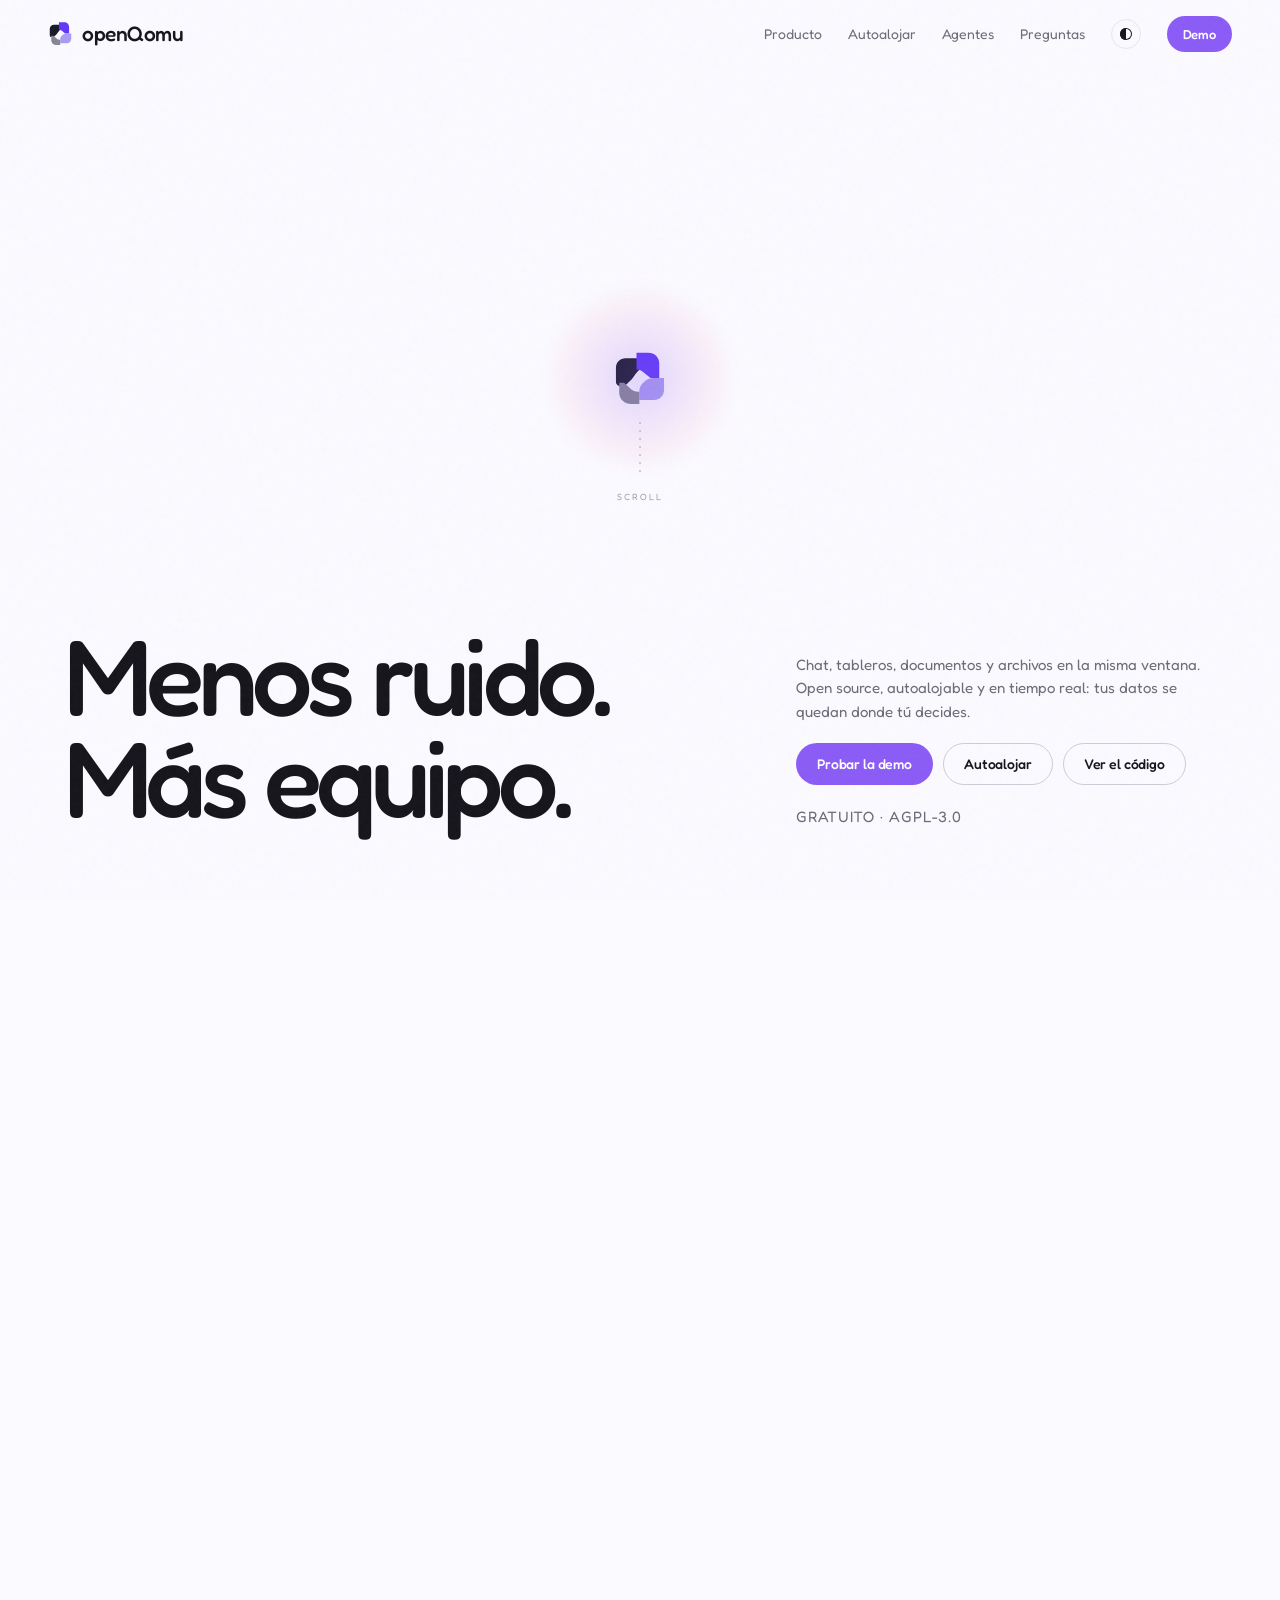
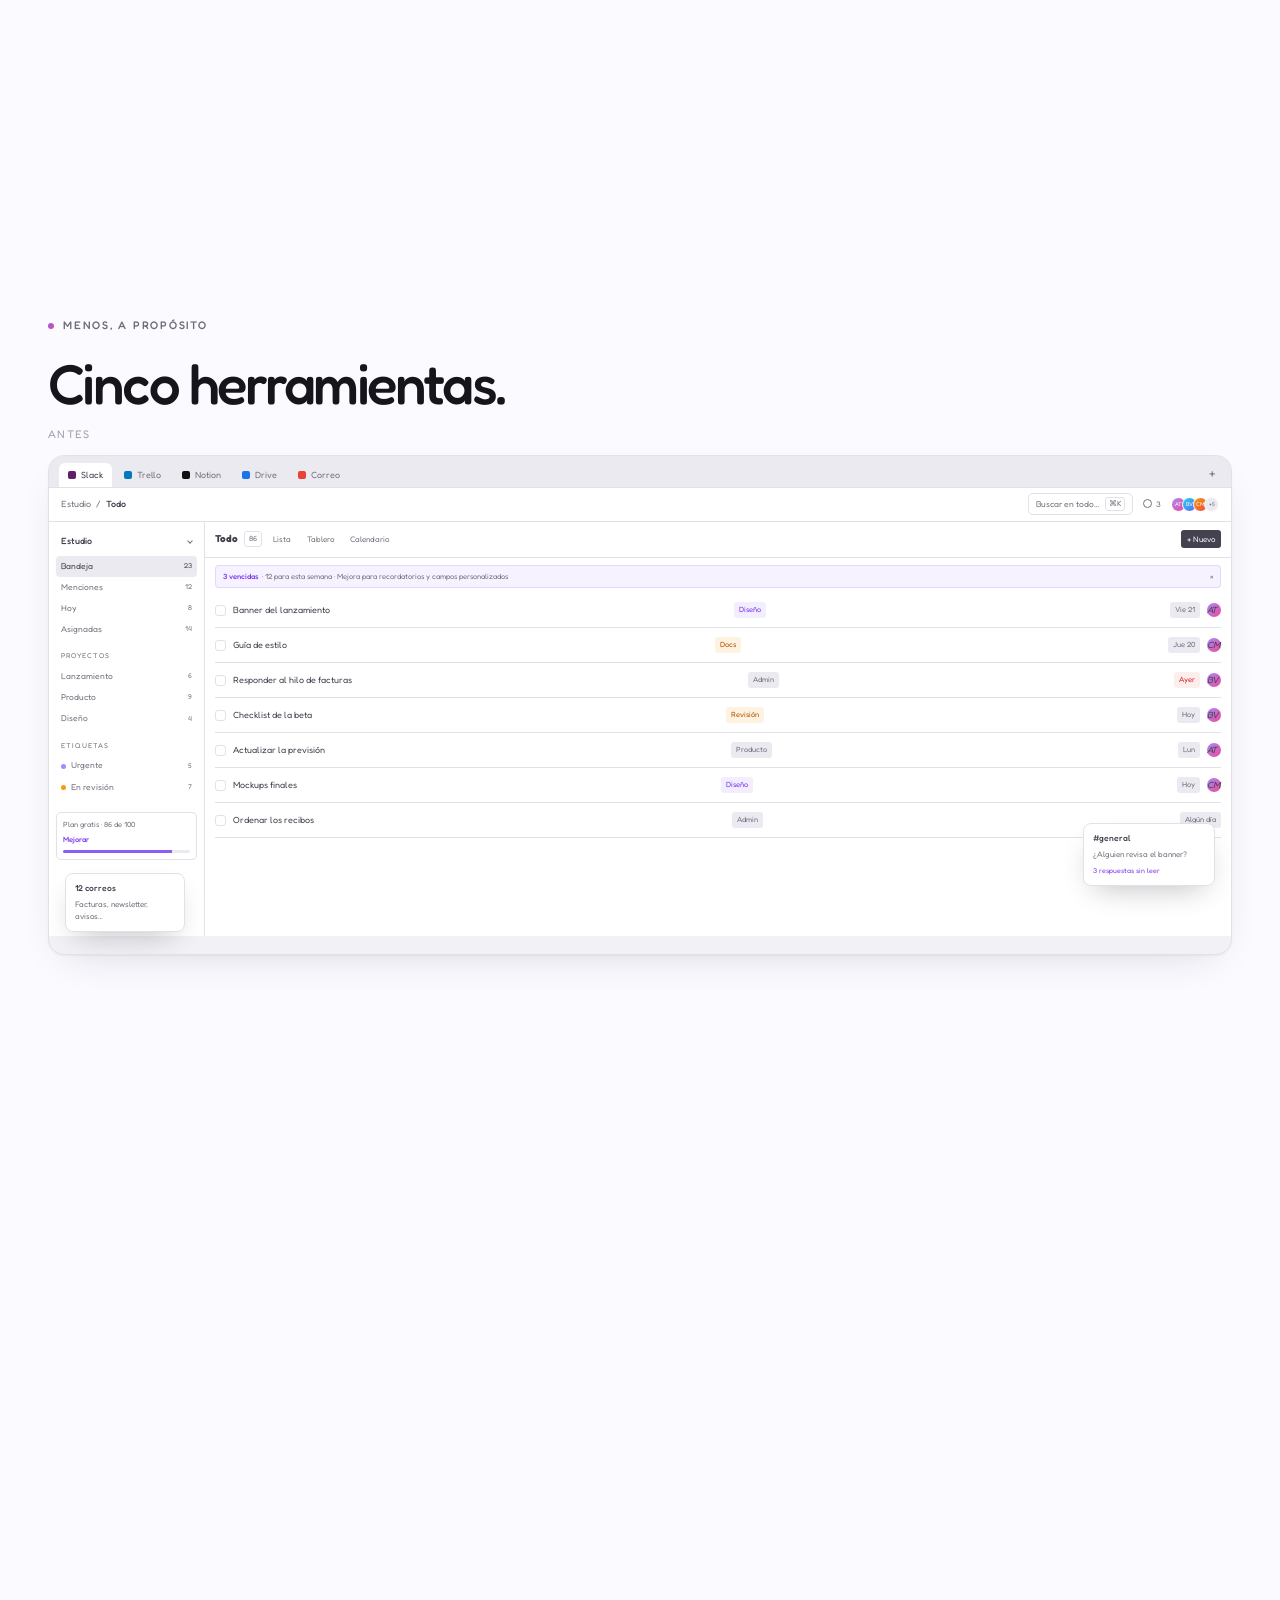
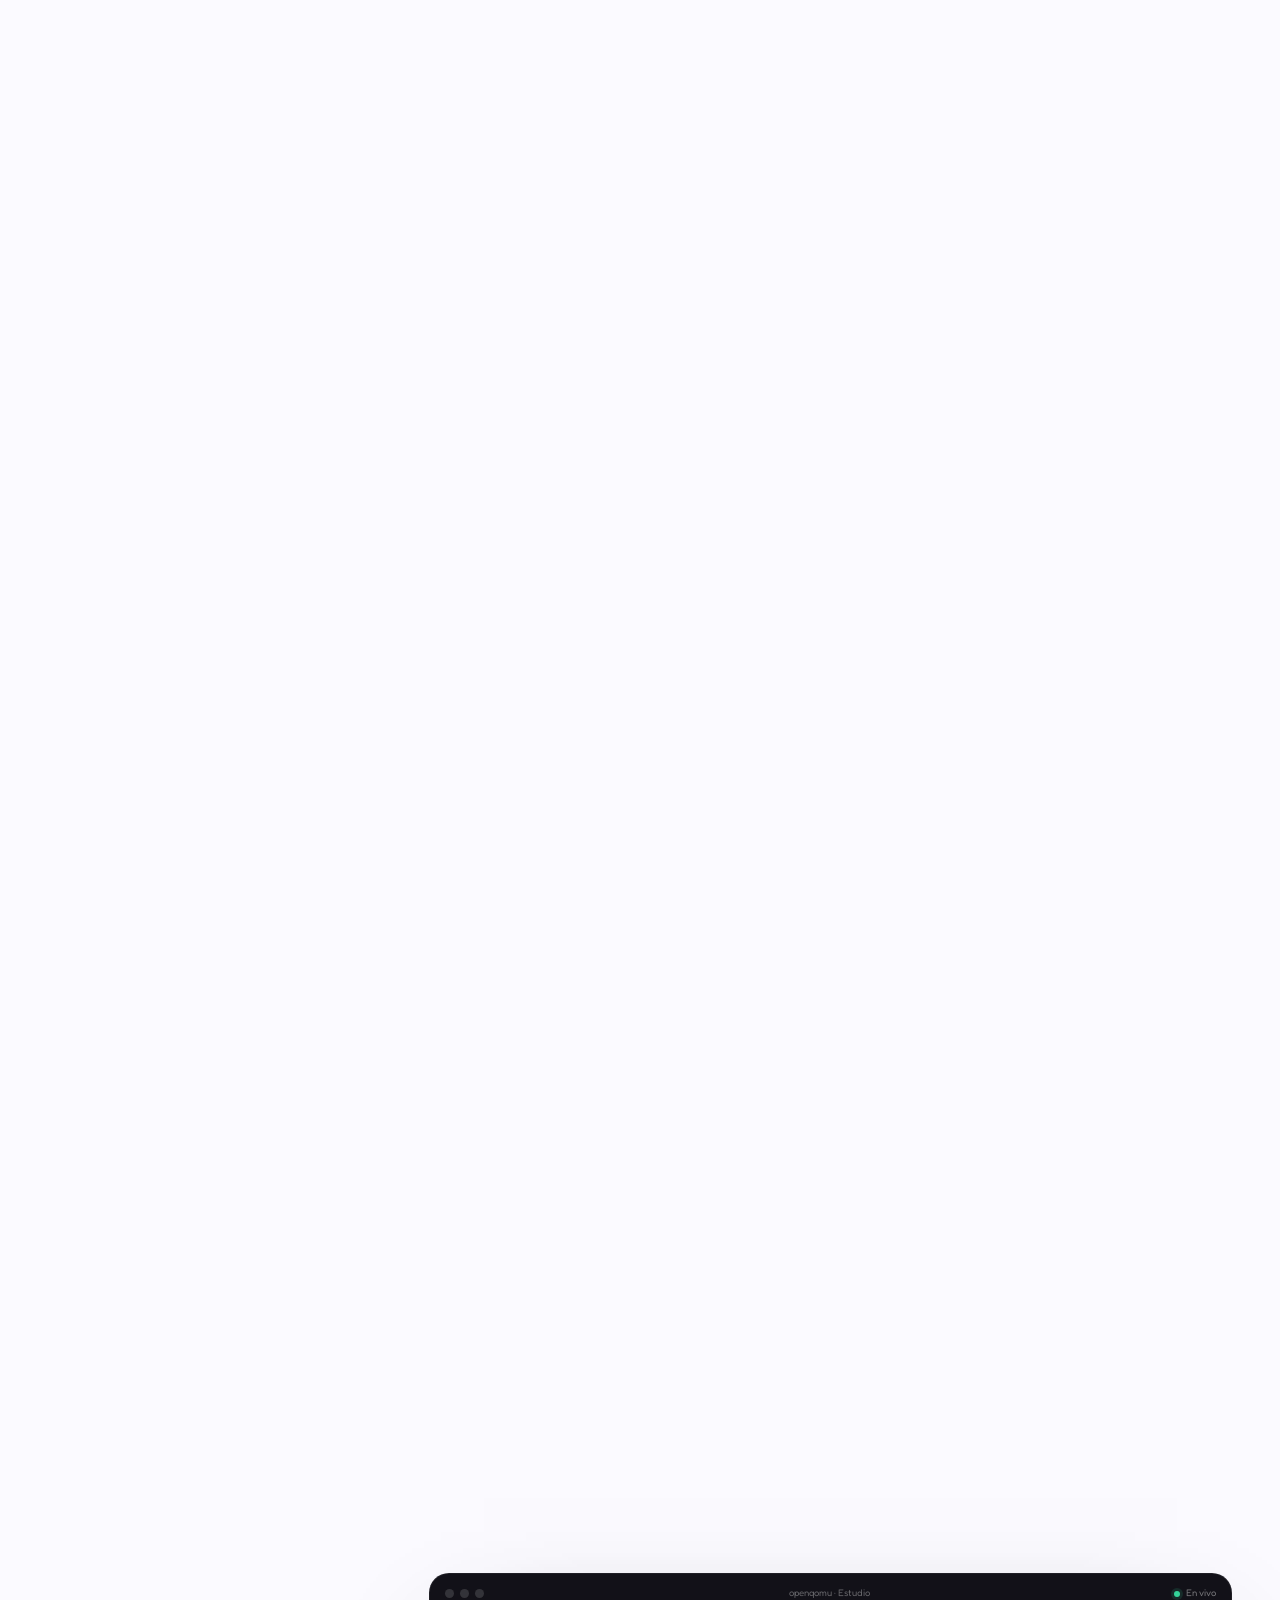
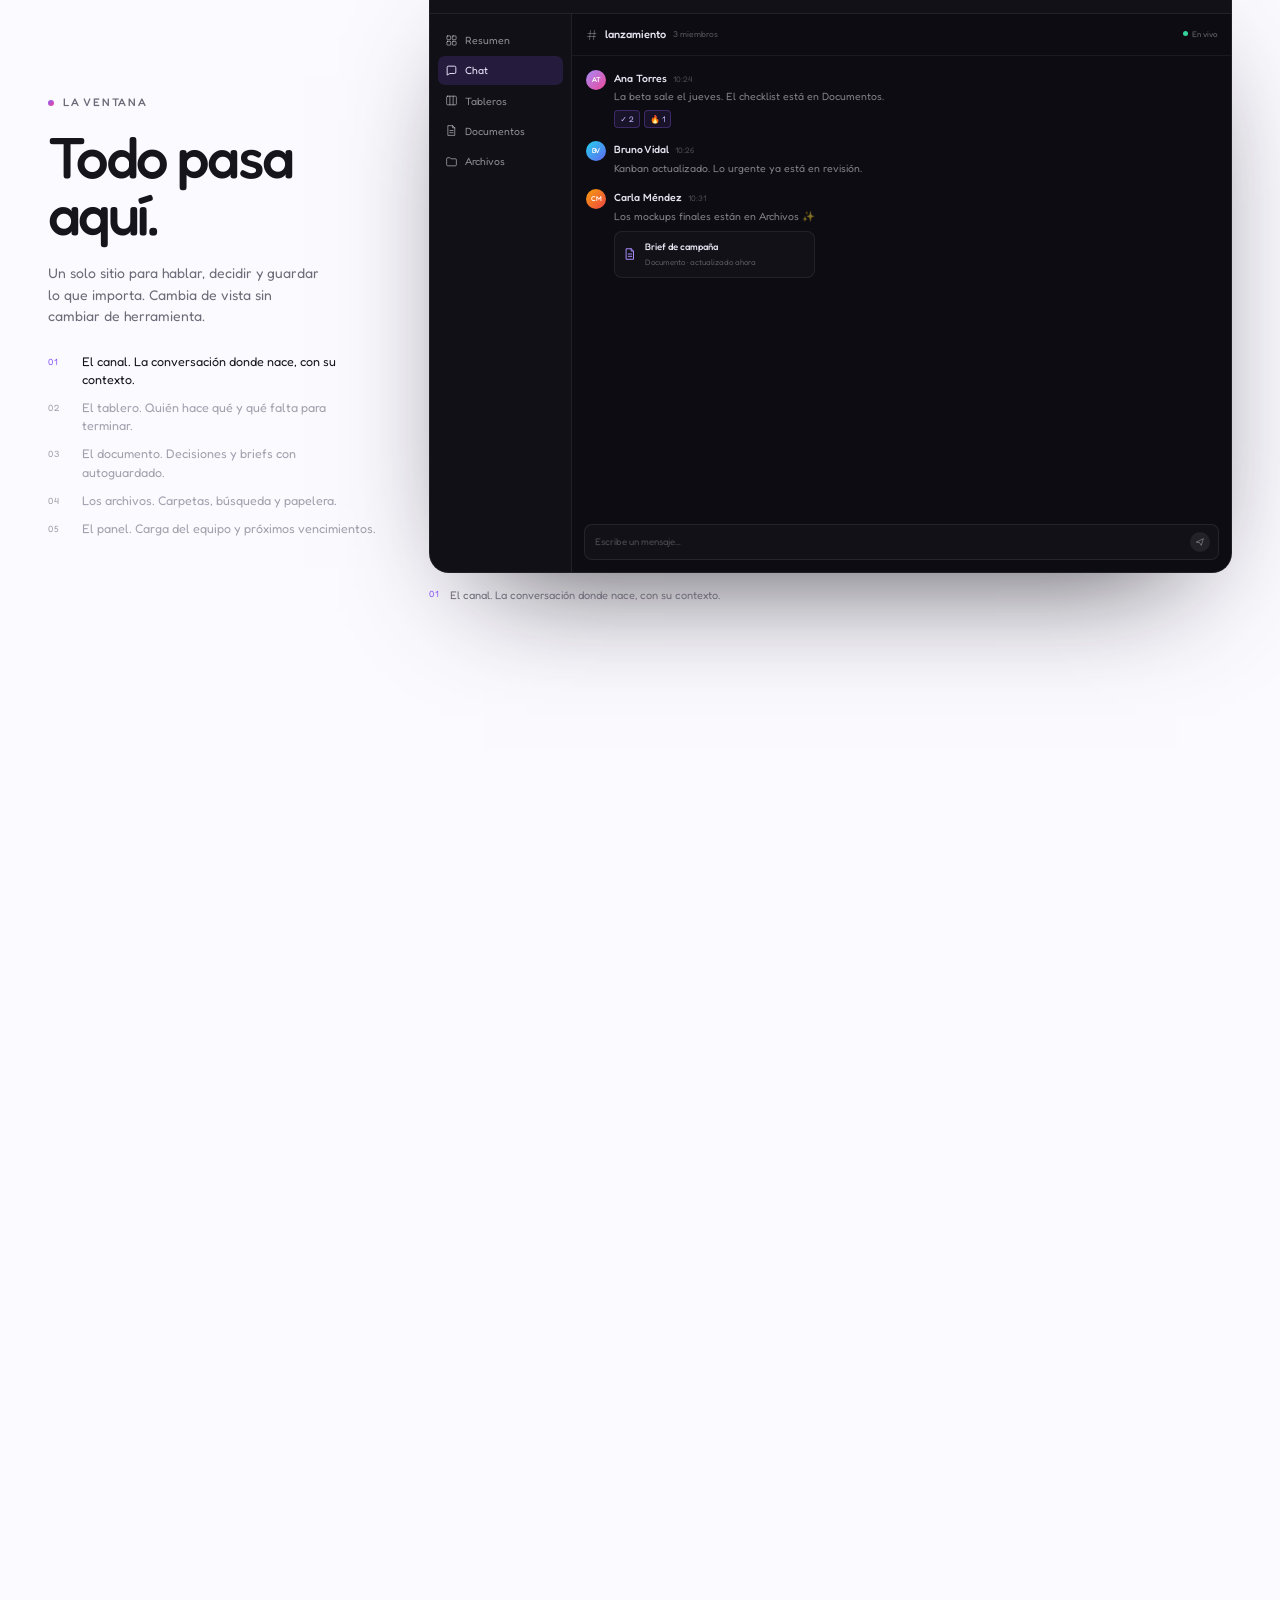
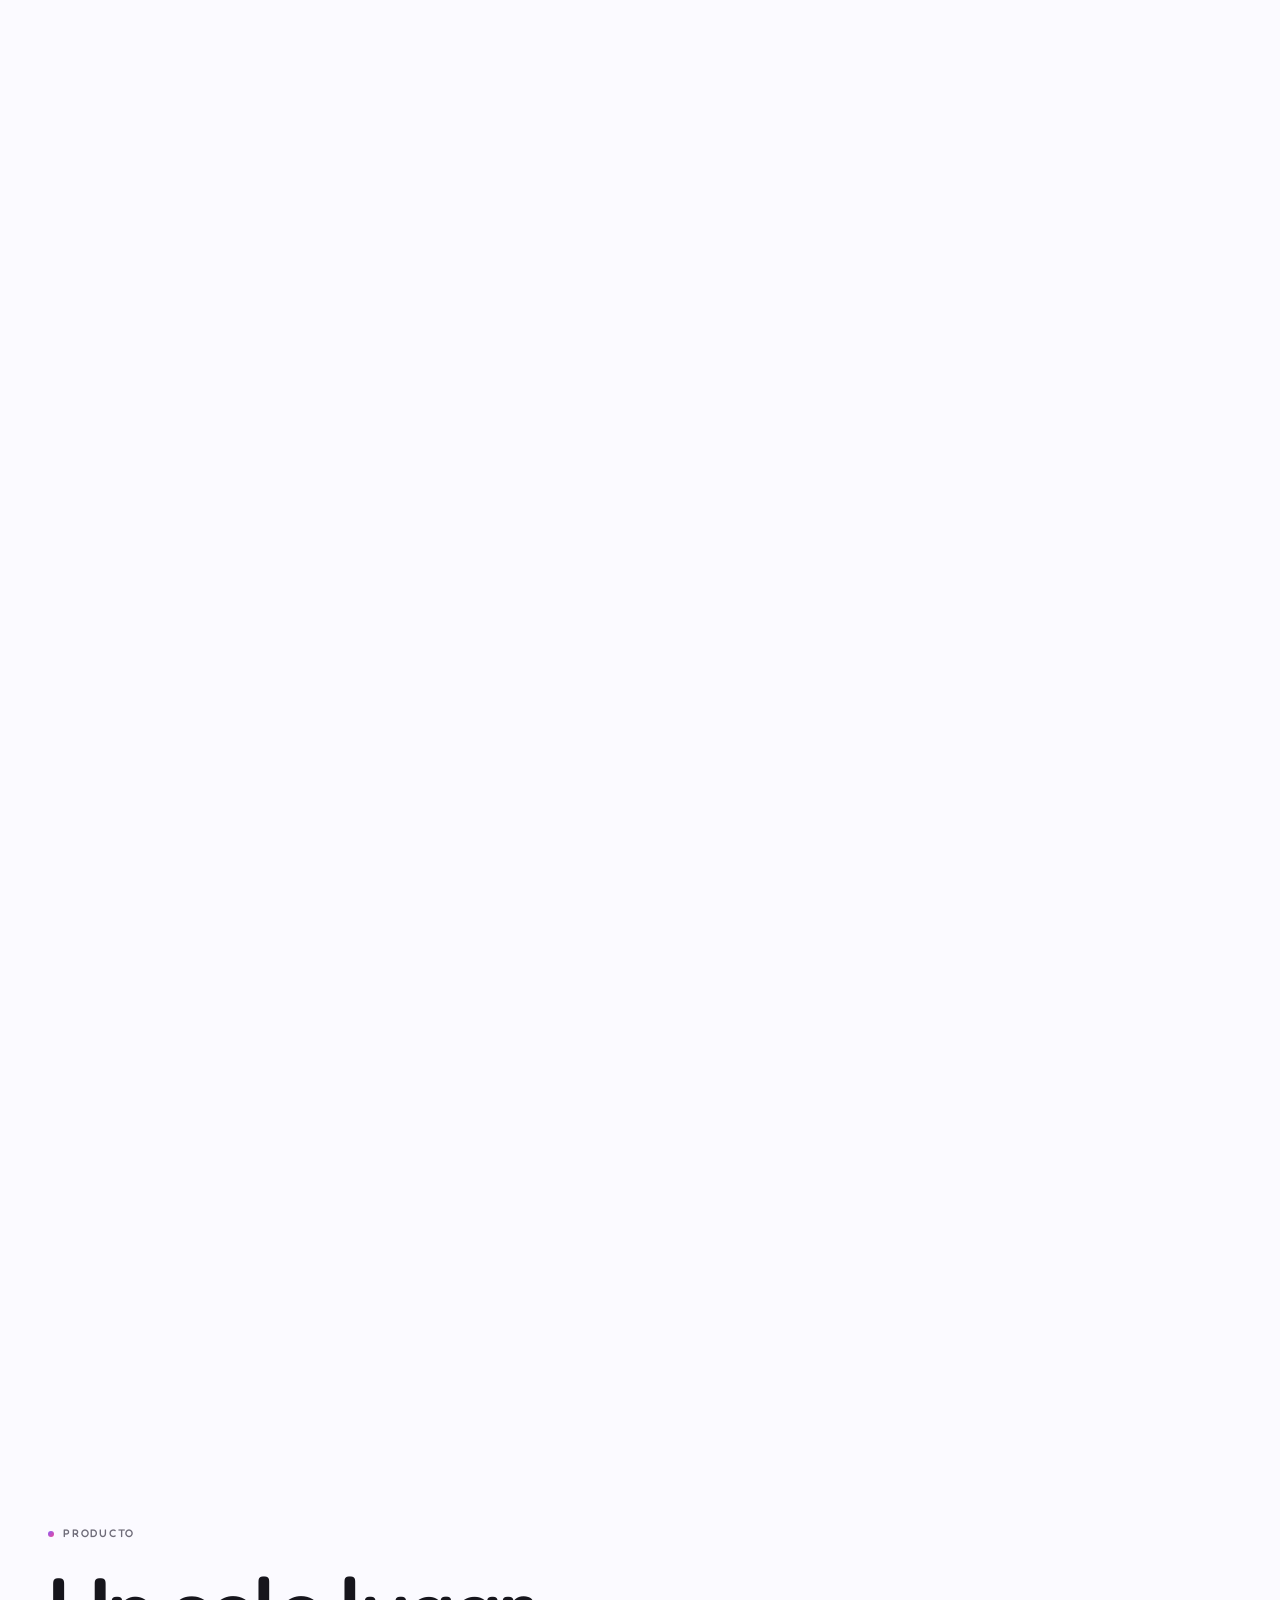
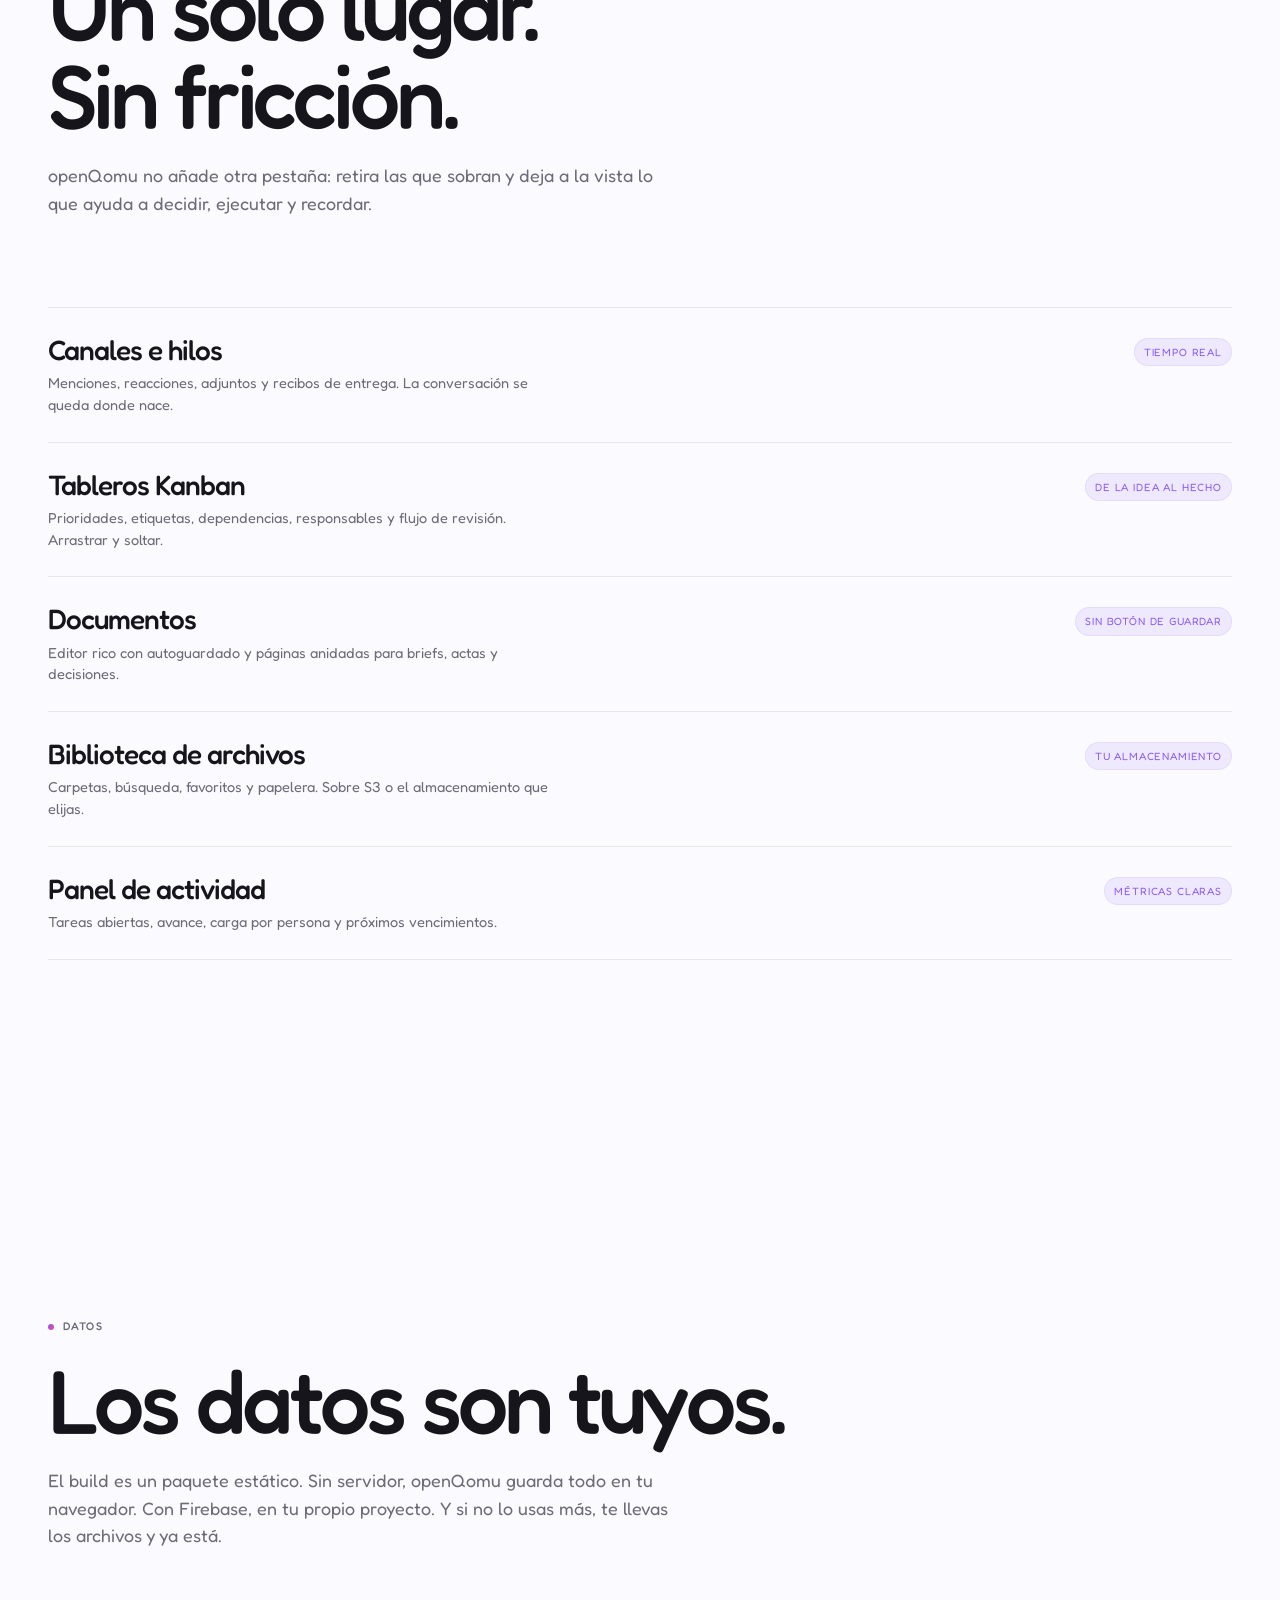
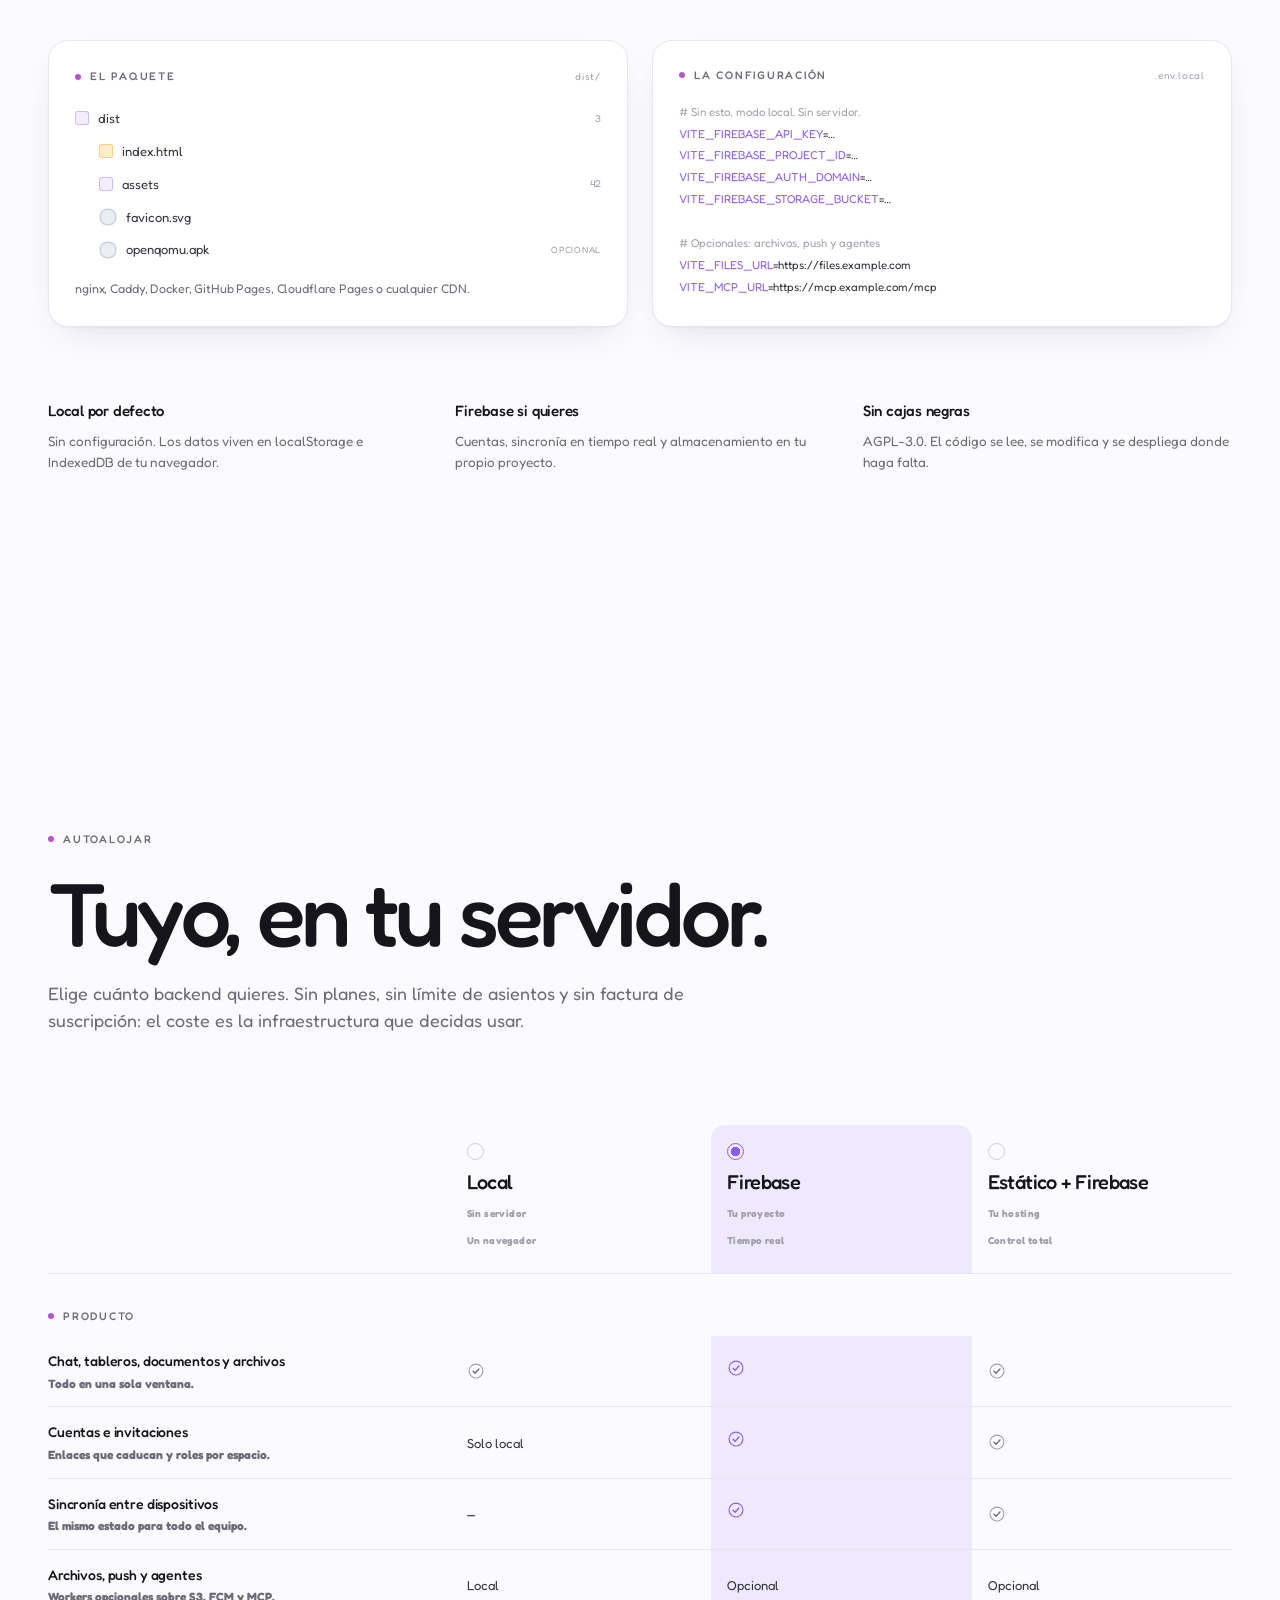
==== index.html @ 40cfa3cf "feat(web): servir la landing desde landing/ con Firebase Hosting" ====
<!doctype html>
<html lang="es" class="no-js">
<head>
<meta charset="utf-8">
<meta name="viewport" content="width=device-width, initial-scale=1">
<meta name="theme-color" content="#fbfaff" media="(prefers-color-scheme: light)">
<meta name="theme-color" content="#0c0b12" media="(prefers-color-scheme: dark)">
<title>openQomu · Menos ruido. Más equipo.</title>
<meta name="description" content="Chat, tableros, documentos y archivos en una sola ventana. openQomu es un espacio de trabajo open source y autoalojable: local, Firebase o tu propio servidor.">
<meta property="og:type" content="website">
<meta property="og:site_name" content="openQomu">
<meta property="og:url" content="https://openqomu.qaly.dev/">
<meta property="og:title" content="openQomu · Menos ruido. Más equipo.">
<meta property="og:description" content="Chat, tableros, documentos y archivos en una sola ventana. Open source, autoalojable y en tiempo real.">
<meta property="og:image" content="assets/og.jpg">
<meta name="twitter:card" content="summary_large_image">
<meta name="twitter:image" content="assets/og.jpg">
<link rel="canonical" href="https://openqomu.qaly.dev/">
<link rel="icon" href="favicon.svg" type="image/svg+xml">
<script src="theme.js"></script>
<link rel="stylesheet" href="styles.css">
<link rel="stylesheet" href="scenes.css">
<script defer src="vendor/gsap.min.js"></script>
<script defer src="vendor/ScrollTrigger.min.js"></script>
<script defer src="vendor/lenis.min.js"></script>
<script defer src="main.js"></script>
<script defer src="scenes.js"></script>
</head>
<body>
<a class="skip" href="#main">Saltar al contenido</a>

<svg width="0" height="0" style="position:absolute" aria-hidden="true" focusable="false"><defs>
 <symbol id="mark" viewBox="0 0 256 256">
  <path fill="var(--mark-a, #171A29)" d="M 18 126 L 18 81 C 18 56 37 38 62 38 L 132 38 L 132 83 L 115 100 C 103 112 96 130 80 144 L 58 165 L 37 165 C 26 165 18 156 18 145 Z"/>
  <path fill="#6038FA" d="M 112 12 L 166 12 C 195 12 216 33 216 61 L 216 128 L 176 128 L 149 106 C 137 96 129 89 113 89 L 112 89 Z"/>
  <path fill="#A89CF2" d="M 238 128 L 238 181 C 238 208 219 229 192 229 L 125 229 L 125 188 C 125 171 132 158 146 146 C 161 132 175 128 191 128 Z"/>
  <path fill="#868795" d="M 33 150 L 55 150 L 79 171 C 92 184 103 191 120 191 L 125 191 L 125 247 L 89 247 C 57 247 33 225 33 194 Z"/>
 </symbol>
 <symbol id="i-chat" viewBox="0 0 24 24" fill="none" stroke="currentColor" stroke-width="1.7" stroke-linecap="round" stroke-linejoin="round"><path d="M20 15.5a2 2 0 0 1-2 2H9l-5 3V6a2 2 0 0 1 2-2h12a2 2 0 0 1 2 2Z"/></symbol>
 <symbol id="i-board" viewBox="0 0 24 24" fill="none" stroke="currentColor" stroke-width="1.7" stroke-linecap="round" stroke-linejoin="round"><rect x="3" y="4" width="18" height="16" rx="2"/><path d="M9 4v16M15 4v16"/></symbol>
 <symbol id="i-doc" viewBox="0 0 24 24" fill="none" stroke="currentColor" stroke-width="1.7" stroke-linecap="round" stroke-linejoin="round"><path d="M6 3h8l4 4v14H6z"/><path d="M14 3v4h4M9 12h6M9 16h6"/></symbol>
 <symbol id="i-folder" viewBox="0 0 24 24" fill="none" stroke="currentColor" stroke-width="1.7" stroke-linecap="round" stroke-linejoin="round"><path d="M3 7a2 2 0 0 1 2-2h4l2 2h8a2 2 0 0 1 2 2v9a2 2 0 0 1-2 2H5a2 2 0 0 1-2-2Z"/></symbol>
 <symbol id="i-grid" viewBox="0 0 24 24" fill="none" stroke="currentColor" stroke-width="1.7" stroke-linecap="round" stroke-linejoin="round"><rect x="3.5" y="3.5" width="7" height="7" rx="1.4"/><rect x="13.5" y="3.5" width="7" height="7" rx="1.4"/><rect x="3.5" y="13.5" width="7" height="7" rx="1.4"/><rect x="13.5" y="13.5" width="7" height="7" rx="1.4"/></symbol>
 <symbol id="i-hash" viewBox="0 0 24 24" fill="none" stroke="currentColor" stroke-width="1.7" stroke-linecap="round"><path d="M9 3 7 21M17 3l-2 18M4 9h16M3 15h16"/></symbol>
 <symbol id="i-check" viewBox="0 0 24 24" fill="none" stroke="currentColor" stroke-width="2" stroke-linecap="round" stroke-linejoin="round"><path d="m5 12.5 4.5 4.5L19 7"/></symbol>
 <symbol id="i-plus" viewBox="0 0 24 24" fill="none" stroke="currentColor" stroke-width="1.8" stroke-linecap="round"><path d="M12 5v14M5 12h14"/></symbol>
 <symbol id="i-send" viewBox="0 0 24 24" fill="none" stroke="currentColor" stroke-width="1.7" stroke-linecap="round" stroke-linejoin="round"><path d="m4 12 16-8-5 16-4-6Z"/></symbol>
 <symbol id="i-search" viewBox="0 0 24 24" fill="none" stroke="currentColor" stroke-width="1.7" stroke-linecap="round"><circle cx="11" cy="11" r="6.5"/><path d="m20 20-4.4-4.4"/></symbol>
</defs></svg>

<header class="top">
 <a class="brand" href="#top" aria-label="openQomu, volver arriba">
  <svg class="brand-mark" aria-hidden="true"><use href="#mark"/></svg>openQomu
 </a>
 <nav class="nav" aria-label="Principal">
  <a href="#producto">Producto</a>
  <a href="#autoalojar">Autoalojar</a>
  <a href="#agentes">Agentes</a>
  <a href="#faq">Preguntas</a>
  <button class="theme" type="button" data-theme-toggle aria-label="Cambiar a modo oscuro" aria-pressed="false"><i aria-hidden="true"></i></button>
  <a class="btn ghost sm enter-link" data-enter href="https://demo.openqomu.qaly.dev/?entrar=1">Entrar</a>
  <a class="btn sm" href="https://demo.openqomu.qaly.dev/?demo=1" target="_blank" rel="noopener">Demo</a>
 </nav>
 <details class="menu">
  <summary aria-label="Menú de navegación"><span aria-hidden="true"></span></summary>
  <nav class="menu-list" aria-label="Secciones">
   <a href="#producto">Producto</a>
   <a href="#autoalojar">Autoalojar</a>
   <a href="#agentes">Agentes</a>
   <a href="#faq">Preguntas</a>
  </nav>
 </details>
</header>

<main id="main">
<span id="top"></span>

<!-- Historia: una etapa sticky y cuatro beats, cada uno con su timeline scrubbed. -->
<section class="story" id="story" aria-label="Cómo funciona openQomu">
 <div class="stage" id="stage">
  <div class="hero-copy" id="hero-copy">
   <h1 class="hero-h">Menos ruido.<br>Más equipo.</h1>
   <div class="hero-side">
    <p>Chat, tableros, documentos y archivos en la misma ventana. Open source, autoalojable y en tiempo real: tus datos se quedan donde tú decides.</p>
    <div class="get">
     <a class="btn" href="https://demo.openqomu.qaly.dev/?demo=1" target="_blank" rel="noopener">Probar la demo</a>
     <a class="btn ghost enter-link" data-enter href="https://demo.openqomu.qaly.dev/?entrar=1">Entrar</a>
     <a class="btn ghost" href="https://github.com/qalyBuild/openQomu/blob/main/docs/self-hosting.es.md" target="_blank" rel="noopener">Autoalojar</a>
     <a class="btn ghost" href="https://github.com/qalyBuild/openQomu" target="_blank" rel="noopener">Ver el código</a>
    </div>
    <p class="get-note">Gratuito · AGPL-3.0</p>
   </div>
  </div>

  <span class="mark-orb" id="mark-orb" aria-hidden="true">
   <svg viewBox="0 0 48 48"><use href="#mark"/></svg>
  </span>
  <span class="mark-halo" id="mark-halo" aria-hidden="true"></span>
  <span class="drip" aria-hidden="true"><i></i><span class="mono">Scroll</span></span>

  <div class="taskp" id="taskp" aria-hidden="true">
   <div class="taskp-inner">
    <div class="taskp-head">
     <svg class="taskp-mark" viewBox="0 0 48 48"><use href="#mark"/></svg>
     <span>Nueva tarea</span>
     <span class="kbd esc">Esc</span>
    </div>
    <div class="taskp-line"><span class="typed" id="typed">Banner del lanzamiento</span><i class="caret"></i></div>
    <div class="taskp-meta">
     <span class="chip chip-board"><i class="dot lav"></i>Lanzamiento web</span>
     <span class="chip"><i class="av">AT</i>Ana Torres</span>
     <span class="chip"><i class="dot amb"></i>Vie 21</span>
    </div>
    <div class="taskp-foot"><span><span class="kbd">⌘</span><span class="kbd">↵</span> Crear</span><span>Se guarda en el tablero</span></div>
   </div>
  </div>

  <div class="board" id="board" aria-hidden="true">
   <div class="board-bar">
    <span class="tls"><i></i><i></i><i></i></span>
    <span class="board-url">openqomu · Lanzamiento web</span>
    <span class="live"><i></i>En vivo</span>
   </div>
   <div class="board-body">
    <aside class="board-side">
     <div class="bs-ws"><span class="bs-logo">E</span>Estudio<span class="bs-caret"></span></div>
     <nav>
      <span class="bs-item"><svg><use href="#i-grid"/></svg>Resumen</span>
      <span class="bs-item"><svg><use href="#i-chat"/></svg>Chat<span class="bs-n">3</span></span>
      <span class="bs-item on"><svg><use href="#i-board"/></svg>Tableros</span>
      <span class="bs-item"><svg><use href="#i-doc"/></svg>Documentos</span>
      <span class="bs-item"><svg><use href="#i-folder"/></svg>Archivos</span>
     </nav>
     <p class="bs-lab">Canales</p>
     <span class="bs-ch"><svg><use href="#i-hash"/></svg>lanzamiento</span>
     <span class="bs-ch"><svg><use href="#i-hash"/></svg>producto</span>
     <span class="bs-ch"><svg><use href="#i-hash"/></svg>diseño</span>
    </aside>
    <div class="board-main">
     <div class="board-top">
      <span class="bt-title">Lanzamiento web</span>
      <span class="bt-sep">/</span><span class="bt-sub">Tablero</span>
      <span class="bt-avs"><i class="av">AT</i><i class="av alt">BV</i><i class="av alt2">CM</i></span>
      <span class="bt-btn"><svg><use href="#i-plus"/></svg>Nueva tarea</span>
     </div>
     <div class="board-cols">
      <div class="col">
       <header><i class="cdot gre"></i>Por hacer<b class="cc">3</b></header>
       <article class="card"><p>Ajustar la landing</p><div class="cm"><span class="tag gre">Web</span><i class="av sm">AT</i></div></article>
       <article class="card"><p>Revisar el onboarding</p><div class="cm"><span class="tag vio">Producto</span><i class="av sm alt">BV</i></div></article>
       <article class="card"><p>Ordenar los recibos</p><div class="cm"><span class="tag gre">Admin</span><i class="av sm alt2">CM</i></div></article>
      </div>
      <div class="col">
       <header><i class="cdot vio"></i>En curso<b class="cc" id="cc-doing">2</b></header>
       <article class="card card-target" id="card-doing"><p>Banner del lanzamiento</p><div class="cm"><span class="tag vio">Diseño</span><span class="due">Vie 21</span><i class="av sm">AT</i></div></article>
       <article class="card"><p>Guía de estilo</p><div class="cm"><span class="tag amb">Docs</span><i class="av sm alt2">CM</i></div></article>
      </div>
      <div class="col">
       <header><i class="cdot amb"></i>En revisión<b class="cc">1</b></header>
       <article class="card"><p>Checklist de la beta</p><div class="cm"><span class="tag amb">Revisión</span><i class="av sm alt">BV</i></div></article>
      </div>
      <div class="col">
       <header><i class="cdot eme"></i>Hecho<b class="cc" id="cc-done">2</b></header>
       <article class="card card-done"><p>Cerrar la beta</p><div class="cm"><span class="tag eme">Lanzamiento</span><i class="av sm">AT</i></div></article>
       <article class="card card-done"><p>Mockups finales</p><div class="cm"><span class="tag eme">Diseño</span><i class="av sm alt2">CM</i></div></article>
       <article class="card card-target-done" id="card-done"><p>Banner del lanzamiento</p><div class="cm"><span class="tag eme">Hecho</span><span class="due">Vie 21</span><i class="av sm">AT</i></div></article>
      </div>
     </div>
    </div>
   </div>
  </div>

  <div class="toast" id="toast" aria-hidden="true">
   <span class="toast-h"><svg><use href="#i-hash"/></svg>producto<span>ahora</span></span>
   <p><b>Ana Torres</b> ha movido <b>Banner del lanzamiento</b> a En curso.</p>
  </div>

  <div class="caps" aria-hidden="true">
   <div class="cap" data-cap="1"><div><span class="sc">El espacio</span><p>Un canal, un tablero y un documento. Todo en la misma ventana.</p></div><span class="mono n">01 / 04</span></div>
   <div class="cap" data-cap="2"><div><span class="sc">La tarea</span><p>Escribe el título, elige tablero, persona y fecha. Nada más.</p></div><span class="mono n">02 / 04</span></div>
   <div class="cap" data-cap="3"><div><span class="sc">El tablero</span><p>La tarjeta cae en su columna. El aviso llega al canal.</p></div><span class="mono n">03 / 04</span></div>
   <div class="cap" data-cap="4"><div><span class="sc">Hecho</span><p>Ciérrala. El tablero y el panel cuentan la misma historia.</p></div><span class="mono n">04 / 04</span></div>
  </div>
 </div>
 <div class="beat" data-beat="space"></div>
 <div class="beat" data-beat="task"></div>
 <div class="beat" data-beat="board"></div>
 <div class="beat" data-beat="done"></div>
 <p class="sr">Historia: el espacio de openQomu reúne un canal, un tablero y un documento. Se crea la tarea “Banner del lanzamiento” en el tablero Lanzamiento web, asignada a Ana Torres para el viernes 21. La tarjeta aparece en la columna En curso y se avisa en el canal producto. Al terminarla se mueve a Hecho y los contadores del tablero se actualizan.</p>
</section>

<!-- La misma historia, quieta: se muestra sin JS, con movimiento reducido o en móvil. -->
<div class="frames">
 <section class="f-hero">
  <span class="f-mark" aria-hidden="true"><svg viewBox="0 0 48 48"><use href="#mark"/></svg></span>
  <div>
   <h1 class="hero-h">Menos ruido.<br>Más equipo.</h1>
   <div class="hero-side">
    <p>Chat, tableros, documentos y archivos en la misma ventana. Open source, autoalojable y en tiempo real: tus datos se quedan donde tú decides.</p>
    <div class="get">
     <a class="btn" href="https://demo.openqomu.qaly.dev/?demo=1" target="_blank" rel="noopener">Probar la demo</a>
     <a class="btn ghost enter-link" data-enter href="https://demo.openqomu.qaly.dev/?entrar=1">Entrar</a>
     <a class="btn ghost" href="https://github.com/qalyBuild/openQomu/blob/main/docs/self-hosting.es.md" target="_blank" rel="noopener">Autoalojar</a>
     <a class="btn ghost" href="https://github.com/qalyBuild/openQomu" target="_blank" rel="noopener">Ver el código</a>
    </div>
    <p class="get-note">Gratuito · AGPL-3.0</p>
   </div>
  </div>
 </section>
 <section class="frame" aria-label="La tarea">
  <div class="fcap"><span class="sc">La tarea</span><p>Escribe el título, elige tablero, persona y fecha. Nada más.</p></div>
  <div class="taskp is-still" aria-hidden="true">
   <div class="taskp-head">
    <svg class="taskp-mark" viewBox="0 0 48 48"><use href="#mark"/></svg>
    <span>Nueva tarea</span><span class="kbd esc">Esc</span>
   </div>
   <div class="taskp-line"><span class="typed">Banner del lanzamiento</span><i class="caret"></i></div>
   <div class="taskp-meta">
    <span class="chip chip-board"><i class="dot lav"></i>Lanzamiento web</span>
    <span class="chip"><i class="av">AT</i>Ana Torres</span>
    <span class="chip"><i class="dot amb"></i>Vie 21</span>
   </div>
   <div class="taskp-foot"><span><span class="kbd">⌘</span><span class="kbd">↵</span> Crear</span><span>Se guarda en el tablero</span></div>
  </div>
 </section>
 <section class="frame" aria-label="El tablero">
  <div class="fcap"><span class="sc">El tablero</span><p>La tarjeta cae en su columna. El aviso llega al canal.</p></div>
  <div class="board-card" aria-hidden="true">
   <header><span class="cdot vio"></span>En curso <b>2</b></header>
   <article class="card"><p>Banner del lanzamiento</p><div class="cm"><span class="tag vio">Diseño</span><span class="due">Vie 21</span><i class="av sm">AT</i></div></article>
   <article class="card"><p>Guía de estilo</p><div class="cm"><span class="tag amb">Docs</span><i class="av sm alt2">CM</i></div></article>
  </div>
 </section>
</div>

<!-- Escena: caos de herramientas a una sola ventana. -->
<section class="cz" id="caos" aria-labelledby="cz-h">
 <div class="cz-stage">
  <div class="cz-copy">
   <span class="sc">Menos, a propósito</span>
   <h2 class="cz-h" id="cz-h"><span class="cz-h1">Cinco herramientas.</span> <span class="cz-h2">Una ventana.</span></h2>
  </div>
  <p class="sr">Antes: cinco pestañas —chat, tablero, documentos, archivos y correo— con avisos, badges, filtros y menús. Después: el mismo trabajo en una sola ventana de openQomu: el canal producto, el tablero Lanzamiento web, el documento Brief de campaña y la carpeta de diseño, sin nada más pidiendo atención.</p>
  <div class="cz-pair">
   <div class="cz-area" aria-hidden="true">
    <span class="mono cz-tag">Antes</span>
    <div class="cz-box">
     <div class="cz-before">
      <div class="cz-tabs">
       <span class="cz-tab on"><i class="cz-fav sl"></i>Slack</span>
       <span class="cz-tab"><i class="cz-fav tr"></i>Trello</span>
       <span class="cz-tab"><i class="cz-fav no"></i>Notion</span>
       <span class="cz-tab"><i class="cz-fav dr"></i>Drive</span>
       <span class="cz-tab"><i class="cz-fav ml"></i>Correo</span>
       <span class="cz-tabs-extra">+</span>
      </div>
      <div class="cz-win">
       <div class="cz-bar">
        <span class="cz-crumbs">Estudio <i>/</i> <b>Todo</b></span>
        <span class="cz-search">Buscar en todo…<b>⌘K</b></span>
        <span class="cz-bell">3</span>
        <span class="cz-avs"><i>AT</i><i>BV</i><i>CM</i><i>+5</i></span>
       </div>
       <div class="cz-shell">
        <div class="cz-side">
         <div class="cz-ws">Estudio<i class="cz-caret"></i></div>
         <div class="cz-si on">Bandeja <b>23</b></div>
         <div class="cz-si">Menciones <b>12</b></div>
         <div class="cz-si">Hoy <b>8</b></div>
         <div class="cz-si">Asignadas <b>14</b></div>
         <div class="cz-lab">Proyectos</div>
         <div class="cz-si">Lanzamiento <b>6</b></div>
         <div class="cz-si">Producto <b>9</b></div>
         <div class="cz-si">Diseño <b>4</b></div>
         <div class="cz-lab">Etiquetas</div>
         <div class="cz-si"><i class="cz-ld vio"></i>Urgente <b>5</b></div>
         <div class="cz-si"><i class="cz-ld amb"></i>En revisión <b>7</b></div>
         <div class="cz-plan">Plan gratis · 86 de 100<b>Mejorar</b><i class="cz-meter"><i></i></i></div>
        </div>
        <div class="cz-main">
         <div class="cz-tools">
          <b class="cz-big">Todo</b><span class="cz-pill">86</span>
          <span class="cz-f">Lista</span><span class="cz-f">Tablero</span><span class="cz-f">Calendario</span>
          <span class="cz-sp"></span>
          <span class="cz-new">+ Nuevo</span>
         </div>
         <div class="cz-banner"><b>3 vencidas</b> · 12 para esta semana · Mejora para recordatorios y campos personalizados<span class="cz-x">×</span></div>
         <div class="cz-rows">
          <div class="cz-row cz-keep" data-at="0"><i class="cz-cb"></i><span>Banner del lanzamiento</span><i class="cz-ch vio">Diseño</i><i class="cz-ch">Vie 21</i><i class="cz-av">AT</i></div>
          <div class="cz-row cz-keep" data-at="1"><i class="cz-cb"></i><span>Guía de estilo</span><i class="cz-ch amb">Docs</i><i class="cz-ch">Jue 20</i><i class="cz-av">CM</i></div>
          <div class="cz-row"><i class="cz-cb"></i><span>Responder al hilo de facturas</span><i class="cz-ch">Admin</i><i class="cz-ch red">Ayer</i><i class="cz-av">BV</i></div>
          <div class="cz-row cz-keep" data-at="2"><i class="cz-cb"></i><span>Checklist de la beta</span><i class="cz-ch amb">Revisión</i><i class="cz-ch">Hoy</i><i class="cz-av">BV</i></div>
          <div class="cz-row"><i class="cz-cb"></i><span>Actualizar la previsión</span><i class="cz-ch">Producto</i><i class="cz-ch">Lun</i><i class="cz-av">AT</i></div>
          <div class="cz-row cz-keep" data-at="3"><i class="cz-cb"></i><span>Mockups finales</span><i class="cz-ch vio">Diseño</i><i class="cz-ch">Hoy</i><i class="cz-av">CM</i></div>
          <div class="cz-row"><i class="cz-cb"></i><span>Ordenar los recibos</span><i class="cz-ch">Admin</i><i class="cz-ch">Algún día</i></div>
         </div>
        </div>
       </div>
      </div>
      <div class="cz-float cz-bubble">
       <b>#general</b><p>¿Alguien revisa el banner?</p><span>3 respuestas sin leer</span>
      </div>
      <div class="cz-float cz-mail">
       <b>12 correos</b><p>Facturas, newsletter, avisos…</p>
      </div>
     </div>

     <div class="cz-after">
      <span class="mono cz-tag cz-tag-after">Después</span>
      <div class="cz-app">
       <div class="cz-app-bar">
        <span class="tls"><i></i><i></i><i></i></span>
        <span class="cz-app-url">openqomu · Lanzamiento web</span>
        <span class="live"><i></i>En vivo</span>
       </div>
       <div class="cz-app-body">
        <div class="cz-app-side">
         <span class="bs-item"><svg><use href="#i-grid"/></svg>Resumen</span>
         <span class="bs-item"><svg><use href="#i-chat"/></svg>Chat</span>
         <span class="bs-item on"><svg><use href="#i-board"/></svg>Tableros</span>
         <span class="bs-item"><svg><use href="#i-doc"/></svg>Documentos</span>
         <span class="bs-item"><svg><use href="#i-folder"/></svg>Archivos</span>
        </div>
        <div class="cz-app-main">
         <div class="cz-app-top"><b>Lanzamiento web</b><span class="cz-app-sub">4 columnas · 7 tareas</span><span class="bt-avs"><i class="av">AT</i><i class="av alt">BV</i><i class="av alt2">CM</i></span></div>
         <div class="cz-app-cols">
          <div class="cz-mini"><header><i class="cdot gre"></i>Por hacer<b>2</b></header>
           <div class="card"><p>Ajustar la landing</p><div class="cm"><span class="tag gre">Web</span></div></div>
           <div class="card"><p>Revisar el onboarding</p><div class="cm"><span class="tag vio">Producto</span></div></div>
          </div>
          <div class="cz-mini"><header><i class="cdot vio"></i>En curso<b>2</b></header>
           <div class="card"><p>Banner del lanzamiento</p><div class="cm"><span class="tag vio">Diseño</span><i class="av sm">AT</i></div></div>
           <div class="card"><p>Guía de estilo</p><div class="cm"><span class="tag amb">Docs</span></div></div>
          </div>
          <div class="cz-mini"><header><i class="cdot amb"></i>En revisión<b>1</b></header>
           <div class="card"><p>Checklist de la beta</p><div class="cm"><span class="tag amb">Revisión</span></div></div>
          </div>
          <div class="cz-mini"><header><i class="cdot eme"></i>Hecho<b>2</b></header>
           <div class="card"><p>Cerrar la beta</p><div class="cm"><span class="tag eme">Lanzamiento</span></div></div>
           <div class="card"><p>Mockups finales</p><div class="cm"><span class="tag eme">Diseño</span></div></div>
          </div>
         </div>
        </div>
       </div>
      </div>
     </div>
    </div>
   </div>
   <p class="cz-end">El mismo trabajo, en una sola ventana. Nada más pidiendo atención.</p>
  </div>
 </div>
</section>
<!-- /Escena caos -->

<!-- Escena: película de la ventana. -->
<section class="film" id="ventana" aria-labelledby="film-h">
 <div class="film-stage">
  <div class="film-grid">
   <div class="film-copy">
    <span class="sc">La ventana</span>
    <h2 class="film-h" id="film-h">Todo pasa aquí.</h2>
    <p class="film-lede">Un solo sitio para hablar, decidir y guardar lo que importa. Cambia de vista sin cambiar de herramienta.</p>
    <ol class="film-steps">
     <li data-step="1"><span class="mono">01</span><span>El canal. La conversación donde nace, con su contexto.</span></li>
     <li data-step="2"><span class="mono">02</span><span>El tablero. Quién hace qué y qué falta para terminar.</span></li>
     <li data-step="3"><span class="mono">03</span><span>El documento. Decisiones y briefs con autoguardado.</span></li>
     <li data-step="4"><span class="mono">04</span><span>Los archivos. Carpetas, búsqueda y papelera.</span></li>
     <li data-step="5"><span class="mono">05</span><span>El panel. Carga del equipo y próximos vencimientos.</span></li>
    </ol>
   </div>
   <p class="sr">Película de la ventana de openQomu: el canal lanzamiento con mensajes del equipo, el tablero Lanzamiento web con columnas y tarjetas, el documento Roadmap Q4, la biblioteca de archivos con carpetas y el panel de actividad con carga por persona y vencimientos.</p>
   <div class="film-frame" aria-hidden="true">
    <div class="film-dev">
     <div class="film-bar"><span class="tls"><i></i><i></i><i></i></span><span class="film-url">openqomu · Estudio</span><span class="live"><i></i>En vivo</span></div>
     <div class="film-body">
      <aside class="film-side">
       <span class="bs-item" data-nav="5"><svg><use href="#i-grid"/></svg>Resumen</span>
       <span class="bs-item on" data-nav="1"><svg><use href="#i-chat"/></svg>Chat</span>
       <span class="bs-item" data-nav="2"><svg><use href="#i-board"/></svg>Tableros</span>
       <span class="bs-item" data-nav="3"><svg><use href="#i-doc"/></svg>Documentos</span>
       <span class="bs-item" data-nav="4"><svg><use href="#i-folder"/></svg>Archivos</span>
      </aside>
      <div class="film-views">
       <div class="view view-chat" data-view="1">
        <div class="view-top"><svg><use href="#i-hash"/></svg><b>lanzamiento</b><span>3 miembros</span><i class="view-live">En vivo</i></div>
        <div class="view-chat-body">
         <div class="msg"><i class="av">AT</i><div><span class="msg-h"><b>Ana Torres</b><time>10:24</time></span><p>La beta sale el jueves. El checklist está en Documentos.</p><div class="msg-re"><i class="re-emoji">✓ 2</i><i class="re-emoji">🔥 1</i></div></div></div>
         <div class="msg"><i class="av alt">BV</i><div><span class="msg-h"><b>Bruno Vidal</b><time>10:26</time></span><p>Kanban actualizado. Lo urgente ya está en revisión.</p></div></div>
         <div class="msg"><i class="av alt2">CM</i><div><span class="msg-h"><b>Carla Méndez</b><time>10:31</time></span><p>Los mockups finales están en Archivos ✨</p><div class="msg-card"><svg><use href="#i-doc"/></svg><div><b>Brief de campaña</b><span>Documento · actualizado ahora</span></div></div></div></div>
        </div>
        <div class="composer">Escribe un mensaje…<i><svg><use href="#i-send"/></svg></i></div>
       </div>

       <div class="view view-board" data-view="2">
        <div class="view-top"><svg><use href="#i-board"/></svg><b>Lanzamiento web</b><span>4 columnas · 5 tareas</span><i class="view-live">En vivo</i></div>
        <div class="view-cols">
         <div class="cz-mini"><header><i class="cdot gre"></i>Por hacer<b>1</b></header><div class="card"><p>Ajustar la landing</p><div class="cm"><span class="tag gre">Web</span></div></div></div>
         <div class="cz-mini"><header><i class="cdot vio"></i>En curso<b>2</b></header><div class="card"><p>Banner del lanzamiento</p><div class="cm"><span class="tag vio">Diseño</span><i class="av sm">AT</i></div></div><div class="card"><p>Guía de estilo</p><div class="cm"><span class="tag amb">Docs</span></div></div></div>
         <div class="cz-mini"><header><i class="cdot amb"></i>En revisión<b>1</b></header><div class="card"><p>Checklist de la beta</p><div class="cm"><span class="tag amb">Revisión</span></div></div></div>
         <div class="cz-mini"><header><i class="cdot eme"></i>Hecho<b>1</b></header><div class="card"><p>Cerrar la beta</p><div class="cm"><span class="tag eme">Lanzamiento</span></div></div></div>
        </div>
       </div>

       <div class="view view-doc" data-view="3">
        <div class="view-top"><svg><use href="#i-doc"/></svg><b>Roadmap Q4</b><span>Guardado</span></div>
        <div class="doc">
         <h3>Roadmap Q4</h3>
         <p>El objetivo del trimestre: cerrar la beta, ordenar el onboarding y publicar la app Android.</p>
         <h4>Antes de diciembre</h4>
         <ul class="doc-list">
          <li><i class="doc-check on"><svg><use href="#i-check"/></svg></i>Checklist de la beta</li>
          <li><i class="doc-check on"><svg><use href="#i-check"/></svg></i>Mockups finales</li>
          <li><i class="doc-check"></i>Banner del lanzamiento</li>
          <li><i class="doc-check"></i>Guía de autoalojamiento</li>
         </ul>
         <p class="doc-note">Se guarda solo. Sin botón de guardar.</p>
        </div>
       </div>

       <div class="view view-files" data-view="4">
        <div class="view-top"><svg><use href="#i-folder"/></svg><b>Archivos</b><span>Biblioteca</span></div>
        <div class="files">
         <div class="files-head"><b>Diseño</b><span>12 elementos</span><span class="files-btn">Subir</span></div>
         <div class="file-grid">
          <div class="file"><i class="fi img"></i><b>banner-v3.png</b><span>2,4 MB</span></div>
          <div class="file"><i class="fi img"></i><b>mockup-home.png</b><span>1,8 MB</span></div>
          <div class="file"><i class="fi pdf"></i><b>brief-campaña.pdf</b><span>640 KB</span></div>
          <div class="file"><i class="fi doc"></i><b>guía-de-estilo.md</b><span>18 KB</span></div>
         </div>
         <div class="files-foot">Favoritos · Papelera · Búsqueda</div>
        </div>
       </div>

       <div class="view view-dash" data-view="5">
        <div class="view-top"><svg><use href="#i-grid"/></svg><b>Resumen</b><span>Estudio</span></div>
        <div class="dash">
         <div class="dash-stats">
          <div class="stat"><span>Abiertas</span><b>12</b><i>17 en total</i></div>
          <div class="stat"><span>Completadas</span><b>5</b><i>29% de avance</i></div>
          <div class="stat"><span>En revisión</span><b>2</b><i>Pendientes</i></div>
         </div>
         <div class="dash-chart">
          <div class="dash-ch-head"><b>Ritmo del equipo</b><span>Últimos 14 días</span></div>
          <div class="bars">
           <i style="--h:38%"></i><i style="--h:56%"></i><i style="--h:44%"></i><i style="--h:72%"></i><i style="--h:61%"></i><i style="--h:84%"></i><i style="--h:52%"></i><i style="--h:68%"></i><i style="--h:92%"></i><i style="--h:74%"></i><i style="--h:58%"></i><i style="--h:66%"></i><i style="--h:48%"></i><i style="--h:80%"></i>
          </div>
         </div>
        </div>
       </div>
      </div>
     </div>
    </div>
    <p class="film-cap"><span class="mono" id="film-n">01</span><span id="film-capt">El canal. La conversación donde nace, con su contexto.</span></p>
   </div>
  </div>
 </div>
</section>
<!-- /Escena ventana -->

<section class="sec" id="producto">
 <div class="wrapx">
  <div class="sec-head" data-rise>
   <span class="sc">Producto</span>
   <h2>Un solo lugar.<br>Sin fricción.</h2>
   <p>openQomu no añade otra pestaña: retira las que sobran y deja a la vista lo que ayuda a decidir, ejecutar y recordar.</p>
  </div>
  <ul class="ex">
   <li data-rise><div class="ex-l"><span class="ex-t">Canales e hilos</span><span class="ex-d">Menciones, reacciones, adjuntos y recibos de entrega. La conversación se queda donde nace.</span></div><span class="ex-r">Tiempo real</span></li>
   <li data-rise><div class="ex-l"><span class="ex-t">Tableros Kanban</span><span class="ex-d">Prioridades, etiquetas, dependencias, responsables y flujo de revisión. Arrastrar y soltar.</span></div><span class="ex-r">De la idea al hecho</span></li>
   <li data-rise><div class="ex-l"><span class="ex-t">Documentos</span><span class="ex-d">Editor rico con autoguardado y páginas anidadas para briefs, actas y decisiones.</span></div><span class="ex-r">Sin botón de guardar</span></li>
   <li data-rise><div class="ex-l"><span class="ex-t">Biblioteca de archivos</span><span class="ex-d">Carpetas, búsqueda, favoritos y papelera. Sobre S3 o el almacenamiento que elijas.</span></div><span class="ex-r">Tu almacenamiento</span></li>
   <li data-rise><div class="ex-l"><span class="ex-t">Panel de actividad</span><span class="ex-d">Tareas abiertas, avance, carga por persona y próximos vencimientos.</span></div><span class="ex-r">Métricas claras</span></li>
  </ul>
 </div>
</section>

<section class="sec" id="datos">
 <div class="wrapx">
  <div class="sec-head" data-rise>
   <span class="sc">Datos</span>
   <h2>Los datos son tuyos.</h2>
   <p>El build es un paquete estático. Sin servidor, openQomu guarda todo en tu navegador. Con Firebase, en tu propio proyecto. Y si no lo usas más, te llevas los archivos y ya está.</p>
  </div>
  <div class="data-grid">
   <div class="card" data-rise>
    <div class="cap-row"><span class="sc">El paquete</span><span class="mono">dist/</span></div>
    <ul class="tree" aria-label="Contenido del build estático de openQomu">
     <li><i class="tree-i folder"></i><span>dist</span><span class="r">3</span></li>
     <li class="in1"><i class="tree-i html"></i><span>index.html</span><span></span></li>
     <li class="in1"><i class="tree-i folder"></i><span>assets</span><span class="r">42</span></li>
     <li class="in1"><i class="tree-i file"></i><span>favicon.svg</span><span></span></li>
     <li class="in1"><i class="tree-i file"></i><span>openqomu.apk</span><span class="opt">opcional</span></li>
    </ul>
    <p class="card-note">nginx, Caddy, Docker, GitHub Pages, Cloudflare Pages o cualquier CDN.</p>
   </div>
   <div class="card" data-rise>
    <div class="cap-row"><span class="sc">La configuración</span><span class="mono">.env.local</span></div>
<pre class="code"><span class="cmt"># Sin esto, modo local. Sin servidor.</span>
<span class="key">VITE_FIREBASE_API_KEY</span>=…
<span class="key">VITE_FIREBASE_PROJECT_ID</span>=…
<span class="key">VITE_FIREBASE_AUTH_DOMAIN</span>=…
<span class="key">VITE_FIREBASE_STORAGE_BUCKET</span>=…

<span class="cmt"># Opcionales: archivos, push y agentes</span>
<span class="key">VITE_FILES_URL</span>=https://files.example.com
<span class="key">VITE_MCP_URL</span>=https://mcp.example.com/mcp</pre>
   </div>
  </div>
  <div class="facts">
   <div data-rise><h3>Local por defecto</h3><p>Sin configuración. Los datos viven en localStorage e IndexedDB de tu navegador.</p></div>
   <div data-rise><h3>Firebase si quieres</h3><p>Cuentas, sincronía en tiempo real y almacenamiento en tu propio proyecto.</p></div>
   <div data-rise><h3>Sin cajas negras</h3><p>AGPL-3.0. El código se lee, se modifica y se despliega donde haga falta.</p></div>
  </div>
 </div>
</section>

<section class="sec" id="autoalojar">
 <div class="wrapx">
  <div class="sec-head" data-rise>
   <span class="sc">Autoalojar</span>
   <h2>Tuyo, en tu servidor.</h2>
   <p>Elige cuánto backend quieres. Sin planes, sin límite de asientos y sin factura de suscripción: el coste es la infraestructura que decidas usar.</p>
  </div>
  <div class="cmp" id="empezar">
   <table class="ct">
    <caption class="sr">Comparación de las tres formas de ejecutar openQomu</caption>
    <thead><tr>
     <th scope="col" class="h h-lbl"><span class="sr">Función</span></th>
     <th scope="col" class="h"><span class="hm"></span><span class="hn">Local</span><span class="hp">Sin servidor<br>Un navegador</span></th>
     <th scope="col" class="h c-brand"><span class="hm brand"></span><span class="hn">Firebase</span><span class="hp">Tu proyecto<br>Tiempo real</span></th>
     <th scope="col" class="h"><span class="hm"></span><span class="hn">Estático + Firebase</span><span class="hp">Tu hosting<br>Control total</span></th>
    </tr></thead>
    <tbody>
     <tr class="g"><th colspan="4" scope="colgroup"><span class="sc">Producto</span></th></tr>
     <tr><th scope="row"><span class="lbl">Chat, tableros, documentos y archivos</span><span class="sub">Todo en una sola ventana.</span></th>
      <td class="c"><svg class="rg on" viewBox="0 0 24 24"><circle cx="12" cy="12" r="9.25"/><path d="m8.1 12.3 2.6 2.6 5.2-5.6"/></svg><span class="sr">Incluido</span></td>
      <td class="c c-brand"><svg class="rg on brand" viewBox="0 0 24 24"><circle cx="12" cy="12" r="9.25"/><path d="m8.1 12.3 2.6 2.6 5.2-5.6"/></svg><span class="sr">Incluido</span></td>
      <td class="c"><svg class="rg on" viewBox="0 0 24 24"><circle cx="12" cy="12" r="9.25"/><path d="m8.1 12.3 2.6 2.6 5.2-5.6"/></svg><span class="sr">Incluido</span></td></tr>
     <tr><th scope="row"><span class="lbl">Cuentas e invitaciones</span><span class="sub">Enlaces que caducan y roles por espacio.</span></th>
      <td class="c"><span class="cv">Solo local</span></td>
      <td class="c c-brand"><svg class="rg on brand" viewBox="0 0 24 24"><circle cx="12" cy="12" r="9.25"/><path d="m8.1 12.3 2.6 2.6 5.2-5.6"/></svg><span class="sr">Incluido</span></td>
      <td class="c"><svg class="rg on" viewBox="0 0 24 24"><circle cx="12" cy="12" r="9.25"/><path d="m8.1 12.3 2.6 2.6 5.2-5.6"/></svg><span class="sr">Incluido</span></td></tr>
     <tr><th scope="row"><span class="lbl">Sincronía entre dispositivos</span><span class="sub">El mismo estado para todo el equipo.</span></th>
      <td class="c"><span class="cv">—</span></td>
      <td class="c c-brand"><svg class="rg on brand" viewBox="0 0 24 24"><circle cx="12" cy="12" r="9.25"/><path d="m8.1 12.3 2.6 2.6 5.2-5.6"/></svg><span class="sr">Incluido</span></td>
      <td class="c"><svg class="rg on" viewBox="0 0 24 24"><circle cx="12" cy="12" r="9.25"/><path d="m8.1 12.3 2.6 2.6 5.2-5.6"/></svg><span class="sr">Incluido</span></td></tr>
     <tr><th scope="row"><span class="lbl">Archivos, push y agentes</span><span class="sub">Workers opcionales sobre S3, FCM y MCP.</span></th>
      <td class="c"><span class="cv">Local</span></td>
      <td class="c c-brand"><span class="cv">Opcional</span></td>
      <td class="c"><span class="cv">Opcional</span></td></tr>
     <tr><th scope="row"><span class="lbl">App Android</span><span class="sub">APK firmada por ti, con actualizaciones propias.</span></th>
      <td class="c"><span class="cv">—</span></td>
      <td class="c c-brand"><svg class="rg on brand" viewBox="0 0 24 24"><circle cx="12" cy="12" r="9.25"/><path d="m8.1 12.3 2.6 2.6 5.2-5.6"/></svg><span class="sr">Incluido</span></td>
      <td class="c"><svg class="rg on" viewBox="0 0 24 24"><circle cx="12" cy="12" r="9.25"/><path d="m8.1 12.3 2.6 2.6 5.2-5.6"/></svg><span class="sr">Incluido</span></td></tr>
     <tr><th scope="row"><span class="lbl">Coste</span><span class="sub">Sin suscripciones ni asientos.</span></th>
      <td class="c"><span class="cv">0 €</span></td>
      <td class="c c-brand"><span class="cv">Tu plan de Firebase</span></td>
      <td class="c"><span class="cv">Hosting + Firebase</span></td></tr>
    </tbody>
    <tfoot><tr>
     <td></td>
     <td class="c"><a class="cta" href="https://github.com/qalyBuild/openQomu/blob/main/README.es.md">Empezar en local</a></td>
     <td class="c c-brand"><a class="cta brand" href="https://github.com/qalyBuild/openQomu/blob/main/docs/self-hosting.es.md">Guía de Firebase</a><span class="soon">Cinco pasos y reglas de seguridad</span></td>
     <td class="c"><a class="cta" href="https://github.com/qalyBuild/openQomu/blob/main/docs/self-hosting.es.md">Guía de despliegue</a></td>
    </tr></tfoot>
   </table>
  </div>
  <p class="fine">openQomu es software libre bajo AGPL-3.0-only. No hay versión de pago ni funciones retenidas: el repositorio completo es el producto. Los nombres y la marca se rigen por <a href="https://github.com/qalyBuild/openQomu/blob/main/TRADEMARKS.es.md">TRADEMARKS.es.md</a>.</p>
 </div>
</section>

<section class="sec" id="agentes">
 <div class="wrapx">
  <div class="sec-head" data-rise>
   <span class="sc">Agentes</span>
   <h2>También para tus agentes.</h2>
   <p>Un servidor MCP remoto opcional deja que un agente lea tableros, cree tareas y mueva tarjetas. Tú decides si existe, dónde vive y qué tokens emite.</p>
  </div>
  <div class="agent" data-rise>
   <div class="agent-copy">
    <h3>Leer y escribir, con permiso.</h3>
    <p>El token se crea en Ajustes → IA y solo se muestra una vez. Los scopes separan lectura de escritura.</p>
    <ul class="agent-list">
     <li><code>openqomu:read</code> listar espacios, tableros, tareas y comentarios</li>
     <li><code>openqomu:write</code> crear, actualizar, mover y borrar tareas</li>
    </ul>
   </div>
<pre class="code agent-code"><span class="cmt"># mcp-worker, en Cloudflare Workers</span>
cd mcp-worker
npx wrangler secret put FIREBASE_SERVICE_ACCOUNT
npx wrangler secret put FIREBASE_PROJECT_ID
npm run deploy

<span class="cmt"># Endpoint resultante</span>
https://mcp.example.com/mcp</pre>
  </div>
 </div>
</section>

<section class="sec" id="faq">
 <div class="wrapx">
  <div class="sec-head" data-rise>
   <span class="sc">Preguntas</span>
   <h2>Respuestas cortas.</h2>
  </div>
  <div class="faq">
   <details open>
    <summary>¿Dónde están mis datos?</summary>
    <div class="a"><p>Sin configuración, en tu navegador: <code>localStorage</code> e <code>IndexedDB</code>. No salen del dispositivo. Si conectas Firebase, viven en tu proyecto de Firebase, con tus reglas de seguridad. Los archivos van al backend S3 que configures.</p></div>
   </details>
   <details>
    <summary>¿Hace falta cuenta?</summary>
    <div class="a"><p>En modo local, no. Abres la demo y trabajas. Con Firebase, la autenticación es Google OAuth sobre tu propio proyecto: no hay cuentas de openQomu ni contraseñas que gestionar.</p></div>
   </details>
   <details>
    <summary>¿Es gratis?</summary>
    <div class="a"><p>Sí. El código está bajo AGPL-3.0-only, sin planes ni límites de asientos. Solo pagas la infraestructura que uses: hosting, Firebase o los Workers opcionales.</p></div>
   </details>
   <details>
    <summary>¿Hay app para iPhone?</summary>
    <div class="a"><p>No. La app móvil incluida es Android, construida con Capacitor y distribuida con tu propia firma y tu propio pipeline. En iPhone se puede usar la versión web.</p></div>
   </details>
   <details>
    <summary>¿Puedo cambiarle el nombre y la marca?</summary>
    <div class="a"><p>La licencia lo permite; la política de marca pone límites a usar el nombre openQomu. <code>VITE_PRODUCT_NAME</code> cambia el nombre visible de la instancia sin tocar el código. Revisa <a href="https://github.com/qalyBuild/openQomu/blob/main/TRADEMARKS.es.md">TRADEMARKS.es.md</a> antes de publicar.</p></div>
   </details>
   <details>
    <summary>¿Cómo se despliega?</summary>
    <div class="a"><p>El build es un paquete estático. Sirve <code>dist/</code> con nginx, Caddy, Docker, GitHub Pages, Cloudflare Pages o cualquier CDN. Para el modo Firebase hay una guía de cinco pasos y reglas de Firestore incluidas.</p></div>
   </details>
   <details>
    <summary>¿Qué licencia tiene?</summary>
    <div class="a"><p>AGPL-3.0-only. Si modificas openQomu y lo ofreces como servicio en red, la licencia exige publicar esos cambios. Los detalles están en <a href="https://github.com/qalyBuild/openQomu/blob/main/LICENSE">LICENSE</a> y en la documentación de licencias del repositorio.</p></div>
   </details>
  </div>
 </div>
</section>

</main>

<footer class="foot">
 <div class="wrapx">
  <p class="foot-big" aria-hidden="true">openQomu</p>
  <div class="foot-row">
   <span class="brand"><svg class="brand-mark" aria-hidden="true"><use href="#mark"/></svg>openQomu</span>
   <nav class="foot-links" aria-label="Pie">
    <a href="https://demo.openqomu.qaly.dev/?demo=1" target="_blank" rel="noopener">Demo</a>
    <a class="enter-link" href="https://demo.openqomu.qaly.dev/?entrar=1" data-enter>Entrar</a>
    <a href="https://github.com/qalyBuild/openQomu">GitHub</a>
    <a href="https://github.com/qalyBuild/openQomu/blob/main/docs/self-hosting.es.md">Autoalojar</a>
    <a href="https://github.com/qalyBuild/openQomu/blob/main/docs/configuration.es.md">Configuración</a>
    <a href="https://github.com/qalyBuild/openQomu/blob/main/LICENSE">AGPL-3.0</a>
    <a href="https://github.com/qalyBuild/openQomu/blob/main/SECURITY.es.md">Seguridad</a>
   </nav>
   <span class="mono">© 2026 <a href="https://www.qaly.dev">Qaly</a></span>
  </div>
 </div>
</footer>
</body>
</html>
---- styles.css ----
/* openQomu landing. Papel frío, un violeta de marca, Fredoka (identidad Qomu). */

@font-face {
  font-family: 'Fredoka';
  src: url('assets/fonts/fredoka-latin.woff2') format('woff2');
  font-weight: 300 700;
  font-style: normal;
  font-display: swap;
}

:root {
  color-scheme: light dark;
  --bg: #fbfaff;
  --ink: #16151c;
  --mark-a: #171a29;
  --ink-2: #34323d;
  --dim: #6e6b78;
  --faint: #a3a0ad;
  --ring: #cfccd8;
  --rule: #e7e5ee;
  --card: #ffffff;
  --panel: #0c0b12;
  --brand: #8b5cf6;
  --brand-2: #ec4899;
  --brand-soft: rgba(139, 92, 246, .1);
  --sans: 'Fredoka', ui-sans-serif, system-ui, -apple-system, 'Segoe UI', sans-serif;
  --mono: 'Fredoka', ui-monospace, 'SFMono-Regular', Consolas, monospace;
  --ease: cubic-bezier(0.2, 0.7, 0.2, 1);
  --gut: clamp(20px, 4vw, 48px);
  --max: 1344px;
  --top-h: 68px;
  --shadow-card: 0 1px 2px rgba(24, 18, 40, .05), 0 14px 40px -18px rgba(24, 18, 40, .16);
  --shadow-window: 0 2px 4px rgba(24, 18, 40, .06), 0 40px 100px -40px rgba(24, 18, 40, .35);
  --grain: .028;
}
@media (prefers-color-scheme: dark) {
  :root:not([data-theme="light"]) {
    --mark-a: #f5f3ff;
    color-scheme: dark;
    --bg: #0c0b12;
    --ink: #f5f3ff;
    --ink-2: #d6d3e0;
    --dim: #9b98a6;
    --faint: #6b6876;
    --ring: #3b3848;
    --rule: #262430;
    --card: #15131d;
    --panel: #17151f;
    --brand-soft: rgba(139, 92, 246, .16);
    --shadow-card: 0 1px 2px rgba(0, 0, 0, .4), 0 18px 50px -20px rgba(0, 0, 0, .6);
    --shadow-window: 0 2px 6px rgba(0, 0, 0, .5), 0 50px 120px -40px rgba(0, 0, 0, .8);
    --grain: .034;
  }
}
:root[data-theme="dark"] {
  --mark-a: #f5f3ff;
  color-scheme: dark;
  --bg: #0c0b12;
  --ink: #f5f3ff;
  --ink-2: #d6d3e0;
  --dim: #9b98a6;
  --faint: #6b6876;
  --ring: #3b3848;
  --rule: #262430;
  --card: #15131d;
  --panel: #17151f;
  --brand-soft: rgba(139, 92, 246, .16);
  --shadow-card: 0 1px 2px rgba(0, 0, 0, .4), 0 18px 50px -20px rgba(0, 0, 0, .6);
  --shadow-window: 0 2px 6px rgba(0, 0, 0, .5), 0 50px 120px -40px rgba(0, 0, 0, .8);
  --grain: .034;
}
:root[data-theme="light"] { color-scheme: light; }
html.theme-switch, html.theme-switch *, html.theme-switch *::before, html.theme-switch *::after {
  transition: background-color .35s var(--ease), color .35s var(--ease), border-color .35s var(--ease), box-shadow .35s var(--ease) !important;
}

*, *::before, *::after { box-sizing: border-box; }
html {
  background: var(--bg);
  -webkit-text-size-adjust: 100%;
  scroll-padding-top: calc(var(--top-h) + 16px);
  overflow-x: clip;
}
body {
  margin: 0;
  background: var(--bg);
  color: var(--ink);
  font-family: var(--sans);
  font-size: 17px;
  line-height: 1.55;
  -webkit-font-smoothing: antialiased;
  -moz-osx-font-smoothing: grayscale;
  text-rendering: optimizeLegibility;
  overflow-x: clip;
}
body::after {
  content: "";
  position: fixed;
  inset: 0;
  z-index: 90;
  pointer-events: none;
  opacity: var(--grain);
  background-image: url("data:image/svg+xml,%3Csvg viewBox='0 0 200 200' xmlns='http://www.w3.org/2000/svg'%3E%3Cfilter id='n'%3E%3CfeTurbulence type='fractalNoise' baseFrequency='.9' numOctaves='4' stitchTiles='stitch'/%3E%3C/filter%3E%3Crect width='100%25' height='100%25' filter='url(%23n)'/%3E%3C/svg%3E");
}
a { color: inherit; }
img, svg { display: block; }
button { font: inherit; color: inherit; }
::selection { background: var(--brand); color: #fff; }
:focus-visible { outline: 2px solid var(--brand); outline-offset: 3px; border-radius: 4px; }

.sr {
  position: absolute; width: 1px; height: 1px; padding: 0; margin: -1px;
  overflow: hidden; clip: rect(0 0 0 0); white-space: nowrap; border: 0;
}
.skip {
  position: absolute; left: 12px; top: -60px; z-index: 100;
  background: var(--ink); color: var(--bg); padding: 10px 14px;
  border-radius: 8px; text-decoration: none; font-size: 14px; font-weight: 500;
}
.skip:focus { top: 12px; }
.wrapx { width: 100%; max-width: var(--max); margin-inline: auto; padding-inline: var(--gut); }
.mono { font-family: var(--mono); font-size: 11px; letter-spacing: .12em; text-transform: uppercase; color: var(--faint); }
.sc {
  display: inline-flex; align-items: center; gap: 9px;
  font-family: var(--mono); font-size: 11px; font-weight: 500;
  letter-spacing: .16em; text-transform: uppercase; color: var(--dim);
}
.sc::before {
  content: ""; width: 6px; height: 6px; border-radius: 50%;
  background: linear-gradient(135deg, var(--brand), var(--brand-2));
}

/* Header */
.top {
  position: absolute; top: 0; left: 0; right: 0; z-index: 40;
  width: 100%; max-width: var(--max); height: var(--top-h);
  margin-inline: auto; padding-inline: var(--gut);
  display: flex; align-items: center; justify-content: space-between; gap: 20px;
}
.brand {
  display: inline-flex; align-items: center; gap: 9px;
  font-size: 21px; font-weight: 500; letter-spacing: -.02em;
  text-decoration: none; white-space: nowrap;
}
.brand-mark { width: 25px; height: 25px; }
.nav { display: flex; align-items: center; gap: 26px; font-size: 14px; color: var(--dim); }
.nav > a { text-decoration: none; transition: color .2s var(--ease); }
.nav > a:hover { color: var(--ink); }
.enter-link:not(.is-on) { display: none; }
.enter-link.is-on { display: inline-flex; }
.menu { display: none; position: relative; }
.menu summary {
  width: 34px; height: 34px; border: 1px solid var(--rule); border-radius: 50%;
  display: grid; place-items: center; cursor: pointer; list-style: none;
}
.menu summary::-webkit-details-marker { display: none; }
.menu summary span, .menu summary span::before, .menu summary span::after {
  width: 14px; height: 1.5px; background: var(--ink); border-radius: 2px;
}
.menu summary span { display: block; position: relative; }
.menu summary span::before, .menu summary span::after { content: ""; position: absolute; left: 0; }
.menu summary span::before { top: -4.5px; }
.menu summary span::after { top: 4.5px; }
.menu-list {
  position: absolute; right: 0; top: calc(100% + 10px); z-index: 30;
  min-width: 180px; padding: 7px; display: grid; gap: 2px;
  background: var(--card); border: 1px solid var(--rule); border-radius: 12px;
  box-shadow: var(--shadow-card);
}
.menu-list a { padding: 9px 11px; border-radius: 8px; font-size: 14px; text-decoration: none; color: var(--ink-2); }
.menu-list a:hover { background: var(--rule); }
.theme {
  width: 30px; height: 30px; border: 1px solid var(--rule); border-radius: 50%;
  background: transparent; display: grid; place-items: center; cursor: pointer;
}
.theme i {
  width: 12px; height: 12px; border-radius: 50%;
  background: linear-gradient(90deg, var(--ink) 50%, transparent 50%);
  box-shadow: inset 0 0 0 1px var(--ink);
}
.btn {
  display: inline-flex; align-items: center; justify-content: center; gap: 8px;
  height: 42px; padding: 0 20px; border-radius: 999px;
  background: var(--brand); color: #fff; text-decoration: none;
  font-size: 14px; font-weight: 500; letter-spacing: -.01em;
  border: 1px solid transparent; cursor: pointer;
  transition: transform .2s var(--ease), background-color .2s var(--ease), color .2s var(--ease);
}
.btn:hover { background: #7c4cf0; }
.btn.ghost { background: transparent; color: var(--ink); border-color: var(--ring); }
.btn.ghost:hover { border-color: var(--ink); background: transparent; }
.btn.sm { height: 36px; padding: 0 15px; font-size: 13px; }

/* Hero compartido por historia y frames */
.hero-h {
  margin: 0; font-weight: 500; letter-spacing: -.055em; line-height: .95;
  font-size: clamp(44px, 7vw, 104px); text-wrap: balance;
}
.hero-side { display: grid; gap: 20px; max-width: 420px; }
.hero-side p { margin: 0; font-size: clamp(15px, 1.15vw, 17px); line-height: 1.55; color: var(--dim); }
.get { display: flex; flex-wrap: wrap; gap: 10px; align-items: center; }
.get-note { margin: 0; font-family: var(--mono); font-size: 10.5px; letter-spacing: .06em; text-transform: uppercase; color: var(--faint); }

/* Fallback: misma historia, quieta */
.frames { padding: 0 0 clamp(30px, 5vw, 60px); }
.f-hero {
  min-height: calc(100svh - var(--top-h));
  max-width: var(--max); margin-inline: auto;
  padding: clamp(28px, 6vw, 64px) var(--gut) clamp(40px, 8vw, 96px);
  display: grid; grid-template-rows: 1fr auto; gap: 48px;
}
.f-mark { justify-self: center; align-self: center; }
.f-mark svg { width: clamp(46px, 6vw, 62px); height: auto; }
.f-hero > div:last-child {
  display: grid; gap: clamp(28px, 5vw, 72px);
  grid-template-columns: minmax(0, 1.15fr) minmax(0, .85fr);
  align-items: end;
}
.f-hero .hero-side { justify-self: end; }
.frame { max-width: var(--max); margin-inline: auto; padding: clamp(40px, 7vw, 90px) var(--gut); }
.fcap { display: grid; gap: 10px; max-width: 440px; margin-bottom: 28px; }
.fcap p { margin: 0; font-size: clamp(18px, 2vw, 22px); line-height: 1.3; color: var(--ink-2); text-wrap: pretty; }
.board-card {
  border: 1px solid var(--rule); border-radius: 22px; background: var(--card);
  padding: 18px; display: grid; gap: 10px; max-width: 380px; box-shadow: var(--shadow-card);
}
.board-card header { display: flex; align-items: center; gap: 8px; font-size: 11px; font-weight: 500; color: var(--dim); }
.board-card header b { margin-left: auto; font-weight: 400; color: var(--faint); }
.board-card .card.muted { opacity: .62; }
.cdot { width: 6px; height: 6px; border-radius: 50%; background: var(--faint); }
.cdot.gre { background: #34d399; } .cdot.vio { background: var(--brand); } .cdot.amb { background: #f59e0b; } .cdot.eme { background: #10b981; }
.card {
  border: 1px solid var(--rule); border-radius: 12px; background: var(--card);
  padding: 11px 12px; display: grid; gap: 9px;
}
.card p { margin: 0; font-size: 12.5px; line-height: 1.3; letter-spacing: -.01em; }
.cm { display: flex; align-items: center; gap: 6px; min-width: 0; }
.tag {
  font-size: 9.5px; line-height: 1; padding: 4px 6px; border-radius: 4px;
  background: rgba(148, 163, 184, .13); color: #64748b; white-space: nowrap;
}
.tag.vio { background: rgba(139, 92, 246, .13); color: #7c3aed; }
.tag.amb { background: rgba(245, 158, 11, .14); color: #b45309; }
.tag.eme { background: rgba(16, 185, 129, .13); color: #047857; }
.due { font-family: var(--mono); font-size: 9.5px; color: var(--faint); margin-left: auto; }
.av {
  display: grid; place-items: center; flex: none;
  width: 18px; height: 18px; border-radius: 50%;
  background: linear-gradient(135deg, #a78bfa, #ec4899);
  color: #fff; font-family: var(--mono); font-size: 7.5px; font-style: normal; font-weight: 500;
}
.av.alt { background: linear-gradient(135deg, #22d3ee, #6366f1); }
.av.alt2 { background: linear-gradient(135deg, #f59e0b, #ef4444); }
.av.sm { width: 17px; height: 17px; margin-left: auto; }

/* Secciones */
.sec { padding: clamp(96px, 14vw, 180px) 0; }
.sec-head { display: grid; gap: 22px; max-width: 1100px; margin-bottom: clamp(52px, 7vw, 92px); }
.sec-head h2 {
  margin: 0; font-weight: 500; letter-spacing: -.045em; line-height: .98;
  font-size: clamp(44px, 7vw, 96px); text-wrap: balance;
}
.sec-head p { margin: 0; font-size: clamp(16px, 1.4vw, 19px); line-height: 1.55; color: var(--dim); max-width: 58ch; }
.sec-head p b { color: var(--ink); font-weight: 500; }

/* Producto */
.ex { list-style: none; margin: 0; padding: 0; display: grid; }
.ex li {
  display: grid; grid-template-columns: minmax(0, 1fr) auto;
  align-items: start; gap: 16px 40px;
  padding: 26px 0; border-top: 1px solid var(--rule);
}
.ex li:last-child { border-bottom: 1px solid var(--rule); }
.ex-l { display: grid; gap: 6px; }
.ex-t { font-size: clamp(20px, 2.2vw, 28px); font-weight: 500; letter-spacing: -.035em; line-height: 1.15; }
.ex-d { font-size: 14.5px; line-height: 1.5; color: var(--dim); max-width: 56ch; }
.ex-r {
  font-family: var(--mono); font-size: 10.5px; letter-spacing: .08em; text-transform: uppercase;
  color: var(--brand); border: 1px solid var(--brand-soft); background: var(--brand-soft);
  padding: 5px 9px; border-radius: 999px; white-space: nowrap; margin-top: 4px;
}

/* Datos */
.data-grid { display: grid; grid-template-columns: repeat(2, minmax(0, 1fr)); gap: clamp(16px, 2vw, 24px); }
.data-grid .card { padding: clamp(18px, 2.4vw, 26px); border-radius: 20px; gap: 16px; box-shadow: var(--shadow-card); }
.cap-row { display: flex; align-items: center; justify-content: space-between; gap: 12px; }
.cap-row .mono { font-size: 10px; letter-spacing: .08em; text-transform: none; }
.tree { list-style: none; margin: 0; padding: 0; display: grid; gap: 2px; font-size: 13px; }
.tree li { display: flex; align-items: center; gap: 9px; padding: 5px 0; color: var(--ink-2); }
.tree li .r { margin-left: auto; font-family: var(--mono); font-size: 10px; color: var(--faint); }
.tree .in1 { padding-left: 24px; }
.tree .opt { margin-left: auto; font-family: var(--mono); font-size: 9px; text-transform: uppercase; letter-spacing: .08em; color: var(--faint); }
.tree-i { width: 14px; height: 14px; flex: none; border-radius: 3px; background: var(--rule); }
.tree-i.folder { background: var(--brand-soft); box-shadow: inset 0 0 0 1px rgba(139, 92, 246, .35); }
.tree-i.html { background: rgba(245, 158, 11, .2); box-shadow: inset 0 0 0 1px rgba(245, 158, 11, .4); }
.tree-i.file { background: rgba(148, 163, 184, .2); box-shadow: inset 0 0 0 1px rgba(148, 163, 184, .45); }
.card-note { margin: 0; font-size: 12.5px; line-height: 1.5; color: var(--dim); }
.code {
  margin: 0; overflow-x: auto; font-family: var(--mono); font-size: 11.5px;
  line-height: 1.9; color: var(--ink-2); padding: 2px 0;
  font-variant-ligatures: none;
}
.code .cmt { color: var(--faint); }
.code .key { color: var(--brand); }
.facts { display: grid; grid-template-columns: repeat(3, minmax(0, 1fr)); gap: clamp(18px, 3vw, 40px); margin-top: clamp(44px, 6vw, 72px); }
.facts h3 { margin: 0 0 8px; font-size: 15px; font-weight: 500; letter-spacing: -.015em; }
.facts p { margin: 0; font-size: 13.5px; line-height: 1.55; color: var(--dim); }

/* Tabla */
.cmp { overflow-x: auto; margin-inline: calc(var(--gut) * -1); padding-inline: var(--gut); contain: paint; }
.ct { width: 100%; min-width: 780px; border-collapse: collapse; text-align: left; }
.ct caption { text-align: left; }
.ct th, .ct td { padding: 14px 16px; vertical-align: middle; }
.ct thead .h { padding: 0 16px 22px; vertical-align: bottom; border-bottom: 1px solid var(--rule); }
.ct thead .h-lbl { padding-left: 0; }
.ct .hn { display: flex; align-items: center; gap: 8px; font-size: 20px; font-weight: 500; letter-spacing: -.03em; }
.ct .hp { margin-top: 6px; font-family: var(--mono); font-size: 10px; line-height: 1.6; letter-spacing: .04em; color: var(--faint); text-transform: none; }
.ct .hm {
  width: 17px; height: 17px; border-radius: 50%;
  border: 1.5px solid var(--ring); display: inline-block;
}
.ct .hm.brand { border-color: var(--brand); background: radial-gradient(circle, var(--brand) 45%, transparent 47%); }
.ct tbody .g th { padding: 26px 0 10px; text-align: left; font-weight: 400; }
.ct tbody tr:not(.g) th, .ct tbody tr:not(.g) td { border-bottom: 1px solid var(--rule); }
.ct tbody tr:not(.g) th { padding-left: 0; }
.ct .lbl { display: block; font-size: 14px; font-weight: 500; letter-spacing: -.01em; }
.ct .sub { display: block; margin-top: 3px; font-size: 12px; line-height: 1.45; color: var(--dim); }
.ct .c { width: 22%; }
.ct .c-brand { background: var(--brand-soft); }
.ct thead .c-brand { border-radius: 14px 14px 0 0; padding-top: 16px; }
.ct .rg { width: 18px; height: 18px; fill: none; stroke: var(--faint); stroke-width: 1.5; }
.ct .rg path { stroke: var(--dim); stroke-width: 1.8; stroke-linecap: round; stroke-linejoin: round; }
.ct .rg.brand { stroke: var(--brand); }
.ct .rg.brand path { stroke: var(--brand); }
.ct .cv { font-size: 13px; color: var(--ink-2); }
.ct tfoot td { padding-top: 26px; }
.cta {
  display: inline-flex; align-items: center; justify-content: center;
  height: 40px; padding: 0 18px; border-radius: 999px;
  border: 1px solid var(--ring); text-decoration: none;
  font-size: 13px; font-weight: 500; white-space: nowrap;
  transition: border-color .2s var(--ease), background-color .2s var(--ease);
}
.cta:hover { border-color: var(--ink); }
.cta.brand { background: var(--brand); border-color: var(--brand); color: #fff; }
.cta.brand:hover { background: #7c4cf0; }
.soon { display: block; margin-top: 9px; font-family: var(--mono); font-size: 9.5px; letter-spacing: .05em; color: var(--faint); }
.fine { margin: 26px 0 0; font-size: 12.5px; line-height: 1.6; color: var(--faint); max-width: 88ch; }
.fine a { color: var(--dim); }

/* Agentes */
.agent {
  display: grid; grid-template-columns: minmax(0, .9fr) minmax(0, 1.1fr);
  gap: clamp(24px, 5vw, 64px); align-items: start;
  border-top: 1px solid var(--rule); padding-top: clamp(28px, 4vw, 44px);
}
.agent-copy h3 { margin: 0 0 10px; font-size: clamp(22px, 2.4vw, 30px); font-weight: 500; letter-spacing: -.035em; }
.agent-copy p { margin: 0; font-size: 14.5px; line-height: 1.55; color: var(--dim); max-width: 46ch; }
.agent-list { list-style: none; margin: 20px 0 0; padding: 0; display: grid; gap: 8px; font-size: 13px; color: var(--dim); }
.agent-list li { display: grid; grid-template-columns: auto 1fr; gap: 10px; align-items: baseline; }
.agent-list code { font-family: var(--mono); font-size: 11px; color: var(--brand); background: var(--brand-soft); padding: 3px 6px; border-radius: 5px; }
.agent-code {
  background: var(--panel); color: #d9d6e4; border-radius: 18px;
  padding: clamp(20px, 2.6vw, 30px); font-size: 11.5px; line-height: 2;
  border: 1px solid rgba(255, 255, 255, .06); box-shadow: var(--shadow-card);
}
.agent-code .cmt { color: #7c7890; }
.agent-code .key { color: #c4b5fd; }

/* FAQ */
.faq { border-top: 1px solid var(--rule); }
.faq details { border-bottom: 1px solid var(--rule); }
.faq summary {
  list-style: none; cursor: pointer; padding: 22px 40px 22px 0; position: relative;
  font-size: clamp(16px, 1.6vw, 19px); font-weight: 500; letter-spacing: -.02em;
}
.faq summary::-webkit-details-marker { display: none; }
.faq summary::after {
  content: ""; position: absolute; right: 8px; top: 50%; width: 11px; height: 11px;
  transform: translateY(-50%);
  background:
    linear-gradient(currentColor, currentColor) center / 11px 1.5px no-repeat,
    linear-gradient(currentColor, currentColor) center / 1.5px 11px no-repeat;
  transition: transform .25s var(--ease);
}
.faq details[open] summary::after {
  background: linear-gradient(currentColor, currentColor) center / 11px 1.5px no-repeat;
}
.faq .a { padding: 0 0 24px; max-width: 78ch; }
.faq .a p { margin: 0 0 10px; font-size: 14.5px; line-height: 1.6; color: var(--dim); }
.faq .a p:last-child { margin-bottom: 0; }
.faq code { font-family: var(--mono); font-size: 12px; color: var(--ink-2); background: var(--rule); padding: 2px 5px; border-radius: 4px; }

/* Footer */
.foot { border-top: 1px solid var(--rule); padding: clamp(40px, 6vw, 70px) 0 28px; }
.foot-big {
  margin: 0 0 clamp(30px, 4vw, 54px);
  font-size: clamp(64px, 16.5vw, 220px); line-height: .8; font-weight: 500;
  letter-spacing: -.07em; color: var(--ink); opacity: .92;
  user-select: none;
}
.foot-row { display: flex; flex-wrap: wrap; align-items: center; gap: 18px 30px; }
.foot .brand { font-size: 15px; letter-spacing: -.02em; }
.foot .brand .brand-mark { width: 19px; height: 19px; }
.foot-links { display: flex; flex-wrap: wrap; gap: 16px 22px; font-size: 12.5px; color: var(--dim); }
.foot-links a { text-decoration: none; }
.foot-links a:hover { color: var(--ink); }
.foot-row > .mono { margin-left: auto; font-size: 9.5px; }
.foot-row > .mono a { color: inherit; text-decoration: none; }
.foot-row > .mono a:hover { color: var(--ink); }

@media (max-width: 1099px) {
  .data-grid { grid-template-columns: 1fr; }
  .agent { grid-template-columns: 1fr; }
}
@media (max-width: 980px) {
  .nav > a:not(.btn) { display: none; }
  .menu { display: block; }
  .facts { grid-template-columns: 1fr; gap: 18px; }
  .ex li { grid-template-columns: 1fr; }
  .ex-r { justify-self: start; margin-top: 0; }
}
@media (max-width: 860px) {
  .f-hero > div:last-child { grid-template-columns: 1fr; }
  .f-hero .hero-side { justify-self: start; }
  .f-hero { min-height: auto; padding-top: 96px; }
  .ct th, .ct td { padding-inline: 12px; }
  .ct .c { width: auto; }
  .foot-row > .mono { margin-left: 0; }
}
@media (max-width: 700px) {
  .cmp { overflow: visible; margin-inline: 0; padding-inline: 0; }
  .ct { display: block; min-width: 0; }
  .ct thead { display: none; }
  .ct tbody, .ct tfoot { display: block; }
  .ct tbody tr.g { display: block; }
  .ct tbody tr.g th { display: block; padding: 26px 0 8px; border: 0; }
  .ct tbody tr:not(.g) { display: block; padding: 14px 0; border-bottom: 1px solid var(--rule); }
  .ct tbody tr:not(.g) th { display: block; padding: 0 0 8px; border: 0; }
  .ct tbody tr:not(.g) td {
    display: flex; align-items: center; justify-content: space-between; gap: 12px;
    width: auto; padding: 5px 0; border: 0; background: none;
  }
  .ct tbody tr:not(.g) td::before {
    font-family: var(--mono); font-size: 9.5px; letter-spacing: .08em;
    text-transform: uppercase; color: var(--faint);
  }
  .ct tbody tr:not(.g) td:nth-of-type(1)::before { content: "Local"; }
  .ct tbody tr:not(.g) td:nth-of-type(2)::before { content: "Firebase"; }
  .ct tbody tr:not(.g) td:nth-of-type(3)::before { content: "Estático + Firebase"; }
  .ct tfoot tr { display: grid; gap: 8px; }
  .ct tfoot td { display: block; padding: 0; }
  .ct tfoot td.c-brand { background: none; }
  .ct tfoot td:first-child { display: none; }
  .ct tfoot .cta { width: 100%; }
  .ct tfoot .soon { text-align: center; }
}
@media (max-width: 620px) {
  .nav { gap: 14px; }
  .hero-h { font-size: clamp(40px, 12vw, 58px); }
  .btn { height: 40px; padding: 0 16px; }
  .theme { display: none; }
  .foot-big { font-size: clamp(56px, 20vw, 100px); }
  .cz:not(.cz-live) .cz-app { height: auto; }
  .cz:not(.cz-live) .cz-app-body { height: auto; }
  .cz:not(.cz-live) .cz-app-cols { grid-template-columns: repeat(2, minmax(0, 1fr)); }
}

@media (prefers-reduced-motion: reduce) {
  *, *::before, *::after { animation-duration: .001ms !important; transition-duration: .001ms !important; }
  html { scroll-behavior: auto; }
}
---- scenes.css ----
/* Escenas: historia sticky, caos a calma y película de la ventana. */

/* ---------- Historia ---------- */
.story { display: none; position: relative; }
.beat { height: 100vh; pointer-events: none; }
.beat[data-beat='space'] { height: 92vh; }
.beat[data-beat='task'] { height: 100vh; }
.beat[data-beat='board'] { height: 150vh; }
.beat[data-beat='done'] { height: 112vh; }
.stage {
  position: sticky; top: 0; height: 100vh; overflow: hidden;
  contain: layout paint;
}
@media (min-width: 720px) and (prefers-reduced-motion: no-preference) {
  html.story-live .story { display: block; }
  html.story-live .frames { display: none; }
}
html.story-live .stage .board,
html.story-live .stage .taskp,
html.story-live .stage .caps,
html.story-live .stage .toast { opacity: 0; }

.stage { --stage-gut: clamp(24px, 5vw, 64px); }
/* Escenario decorativo: nunca debe tapar los botones del hero. */
.mark-orb, .mark-halo, .drip, .taskp, .board, .toast, .caps { pointer-events: none; }
.hero-copy {
  position: absolute; left: var(--stage-gut); right: var(--stage-gut);
  bottom: clamp(42px, 8vh, 90px);
  display: grid; grid-template-columns: minmax(0, 1.15fr) minmax(0, .85fr);
  gap: clamp(28px, 5vw, 72px); align-items: end;
}
.hero-copy .hero-side { justify-self: end; }
.hero-h { font-size: clamp(56px, 8.4vw, 124px); }

.mark-orb {
  position: absolute; left: 50%; top: 42%;
  width: 56px; height: 56px; margin: -28px 0 0 -28px;
  color: var(--ink);
}
.mark-orb svg { width: 100%; height: 100%; }
.mark-halo {
  position: absolute; left: 50%; top: 42%; width: 190px; height: 190px;
  margin: -95px 0 0 -95px; border-radius: 50%;
  background: radial-gradient(circle, rgba(139, 92, 246, .22), rgba(236, 72, 153, .06) 55%, transparent 72%);
  filter: blur(4px);
}
.drip {
  position: absolute; left: 50%; top: calc(42% + 44px);
  transform: translateX(-50%); display: grid; justify-items: center; gap: 14px;
}
.drip i {
  width: 1px; height: 54px;
  background-image: linear-gradient(to bottom, var(--faint) 0 2px, transparent 2px 8px);
  background-size: 1px 8px;
}
.drip .mono { font-size: 9px; letter-spacing: .24em; }

.caps {
  position: absolute; left: var(--stage-gut); right: var(--stage-gut);
  bottom: clamp(34px, 6vh, 62px); height: 132px;
  pointer-events: none;
}
.cap {
  position: absolute; inset: 0; display: flex; align-items: flex-end;
  justify-content: space-between; gap: 24px; opacity: 0;
}
.cap > div { max-width: 760px; }
.cap p {
  margin: 12px 0 0; font-size: clamp(22px, 2.4vw, 34px); line-height: 1.16;
  letter-spacing: -.03em; font-weight: 500; text-wrap: balance;
}
.cap .n { flex: none; font-size: 10px; letter-spacing: .1em; }

/* Panel de tarea */
.taskp {
  position: absolute; left: 50%; top: 50%;
  width: min(560px, 86vw);
  background: linear-gradient(180deg, #17151f, #100e16);
  border: 1px solid rgba(255, 255, 255, .09);
  border-radius: 28px; padding: 24px 28px 20px;
  color: #f4f2fb;
  box-shadow: 0 30px 90px -30px rgba(12, 11, 18, .7), 0 2px 0 rgba(255, 255, 255, .05) inset;
}
.taskp.is-still { position: relative; left: auto; top: auto; margin: 0 auto; transform: none; }
.taskp-head { display: flex; align-items: center; gap: 9px; font-size: 11.5px; color: rgba(255, 255, 255, .5); }
.taskp-mark { width: 16px; height: 16px; --mark-a: #fff; }
.kbd {
  display: inline-grid; place-items: center; min-width: 19px; height: 19px; padding: 0 5px;
  border-radius: 5px; border: 1px solid rgba(255, 255, 255, .14);
  background: rgba(255, 255, 255, .05); font-family: var(--mono); font-size: 9px; color: rgba(255, 255, 255, .55);
}
.kbd.esc { margin-left: auto; }
.taskp-line {
  display: flex; align-items: baseline; gap: 2px;
  margin: 20px 0 0; font-size: clamp(22px, 2.4vw, 30px);
  font-weight: 500; letter-spacing: -.035em; white-space: nowrap;
  overflow: hidden;
}
.taskp-line .typed { display: inline-block; }
.caret { display: inline-block; width: 2px; height: 1.05em; background: var(--brand); transform: translateY(.14em); }
.taskp-meta { display: flex; flex-wrap: wrap; gap: 8px; margin-top: 20px; }
.chip {
  display: inline-flex; align-items: center; gap: 6px;
  padding: 5px 9px; border-radius: 999px;
  border: 1px solid rgba(255, 255, 255, .1); background: rgba(255, 255, 255, .045);
  font-size: 10.5px; color: rgba(255, 255, 255, .72); white-space: nowrap;
}
.chip-board { border-color: rgba(139, 92, 246, .38); background: rgba(139, 92, 246, .12); color: #d8ccff; }
.chip .dot { width: 6px; height: 6px; border-radius: 50%; }
.chip .dot.lav { background: #a78bfa; } .chip .dot.amb { background: #f59e0b; }
.chip .av { width: 15px; height: 15px; font-size: 6.5px; }
.taskp-foot {
  display: flex; justify-content: space-between; gap: 12px; margin-top: 26px;
  padding-top: 15px; border-top: 1px solid rgba(255, 255, 255, .07);
  font-size: 10px; color: rgba(255, 255, 255, .38);
}
.taskp-foot > span:first-child { display: flex; align-items: center; gap: 4px; }

/* Ventana del tablero */
.board {
  position: absolute; inset: 0; margin: auto;
  width: min(1040px, 92vw); height: min(566px, 62vh);
  border-radius: 22px; overflow: hidden; background: #0d0c13;
  border: 1px solid rgba(255, 255, 255, .08);
  box-shadow: 0 50px 120px -50px rgba(12, 11, 18, .8), 0 2px 0 rgba(255, 255, 255, .05) inset;
  color: #e9e6f2;
}
.board-bar, .cz-app-bar, .film-bar {
  height: 40px; display: flex; align-items: center; gap: 12px;
  padding: 0 15px; border-bottom: 1px solid rgba(255, 255, 255, .07);
  background: rgba(255, 255, 255, .018);
}
.tls { display: flex; gap: 6px; }
.tls i { width: 9px; height: 9px; border-radius: 50%; background: rgba(255, 255, 255, .14); }
.board-url, .cz-app-url, .film-url {
  font-family: var(--mono); font-size: 9.5px; color: rgba(255, 255, 255, .35);
  margin-inline: auto;
}
.live { display: inline-flex; align-items: center; gap: 6px; font-size: 9.5px; color: rgba(255, 255, 255, .42); }
.live i { width: 6px; height: 6px; border-radius: 50%; background: #34d399; box-shadow: 0 0 0 3px rgba(52, 211, 153, .13); }
.board-body { display: grid; grid-template-columns: 176px 1fr; height: calc(100% - 40px); }
.board-side, .film-side {
  border-right: 1px solid rgba(255, 255, 255, .07);
  background: rgba(255, 255, 255, .014); padding: 12px 10px;
}
.bs-ws {
  display: flex; align-items: center; gap: 7px; padding: 5px 6px 10px;
  font-size: 11px; color: rgba(255, 255, 255, .82);
}
.bs-logo {
  display: grid; place-items: center; width: 20px; height: 20px; border-radius: 6px;
  background: linear-gradient(135deg, #8b5cf6, #d946ef); font-size: 9px; color: #fff;
}
.bs-caret { width: 5px; height: 5px; border-right: 1px solid rgba(255, 255, 255, .35); border-bottom: 1px solid rgba(255, 255, 255, .35); transform: rotate(45deg); margin-left: auto; }
.board-side nav { display: grid; gap: 2px; }
.bs-item {
  display: flex; align-items: center; gap: 7px; padding: 6px 7px; border-radius: 7px;
  font-size: 10.5px; color: rgba(255, 255, 255, .52);
}
.bs-item svg { width: 13px; height: 13px; flex: none; }
.bs-item.on { background: rgba(139, 92, 246, .17); color: #efe9ff; }
.bs-n { margin-left: auto; font-family: var(--mono); font-size: 8px; background: rgba(255, 255, 255, .08); padding: 1px 4px; border-radius: 4px; color: rgba(255, 255, 255, .55); }
.bs-lab { margin: 14px 7px 4px; font-family: var(--mono); font-size: 8px; letter-spacing: .16em; text-transform: uppercase; color: rgba(255, 255, 255, .25); }
.bs-ch { display: flex; align-items: center; gap: 5px; padding: 4px 7px; font-size: 10px; color: rgba(255, 255, 255, .38); }
.bs-ch svg { width: 10px; height: 10px; }
.board-main { min-width: 0; display: flex; flex-direction: column; }
.board-top { display: flex; align-items: center; gap: 8px; height: 46px; padding: 0 16px; border-bottom: 1px solid rgba(255, 255, 255, .06); }
.bt-title { font-size: 12px; font-weight: 500; letter-spacing: -.01em; }
.bt-sep { color: rgba(255, 255, 255, .2); font-size: 11px; }
.bt-sub { font-size: 10px; color: rgba(255, 255, 255, .35); }
.bt-avs { display: flex; margin-left: auto; }
.bt-avs .av { width: 20px; height: 20px; border: 2px solid #0d0c13; font-size: 7px; }
.bt-avs .av + .av { margin-left: -5px; }
.bt-btn {
  display: inline-flex; align-items: center; gap: 5px; margin-left: 12px;
  padding: 6px 10px; border-radius: 7px; background: #8b5cf6; color: #fff;
  font-size: 9.5px; font-weight: 500;
}
.bt-btn svg { width: 10px; height: 10px; }
.board-cols { flex: 1; min-height: 0; display: grid; grid-template-columns: repeat(4, minmax(0, 1fr)); gap: 9px; padding: 12px; }
.col, .cz-mini {
  min-width: 0; display: flex; flex-direction: column; gap: 7px;
  background: rgba(255, 255, 255, .025); border: 1px solid rgba(255, 255, 255, .05);
  border-radius: 12px; padding: 9px;
}
.col header, .cz-mini header {
  display: flex; align-items: center; gap: 6px; padding: 1px 1px 4px;
  font-size: 9.5px; font-weight: 500; color: rgba(255, 255, 255, .55);
}
.col header b, .cz-mini header b { margin-left: auto; font-family: var(--mono); font-size: 8.5px; font-weight: 400; color: rgba(255, 255, 255, .28); }
.board .card, .cz-after .card, .cz-mini .card {
  background: #17151f; border: 1px solid rgba(255, 255, 255, .07);
  border-radius: 9px; padding: 9px 10px; gap: 8px; box-shadow: none;
}
.board .card p, .cz-after .card p, .cz-mini .card p { font-size: 10.5px; color: rgba(255, 255, 255, .8); }
.board .tag, .cz-after .tag, .cz-mini .tag { font-size: 8px; padding: 3px 5px; }
.board .tag.gre, .cz-after .tag.gre, .cz-mini .tag.gre { background: rgba(52, 211, 153, .13); color: #6ee7b7; }
.board .tag.vio, .cz-after .tag.vio, .cz-mini .tag.vio { background: rgba(139, 92, 246, .16); color: #c4b5fd; }
.board .tag.amb, .cz-after .tag.amb, .cz-mini .tag.amb { background: rgba(245, 158, 11, .14); color: #fcd34d; }
.board .tag.eme, .cz-after .tag.eme, .cz-mini .tag.eme { background: rgba(16, 185, 129, .13); color: #6ee7b7; }
.board .due, .cz-after .due { font-size: 8.5px; color: rgba(255, 255, 255, .3); }
.board .av.sm, .cz-after .av.sm, .cz-mini .av.sm { width: 15px; height: 15px; font-size: 6px; }
.card-target { border-color: rgba(139, 92, 246, .45) !important; }
.card-target-done { display: none; opacity: 0; border-color: rgba(16, 185, 129, .45) !important; }
.card.done { opacity: .55; }
.toast {
  position: absolute; right: var(--stage-gut); top: calc(50% - min(283px, 31vh) - 18px);
  width: min(330px, 82vw); padding: 12px 14px; border-radius: 14px;
  background: #17151f; border: 1px solid rgba(139, 92, 246, .3);
  box-shadow: 0 24px 60px -24px rgba(12, 11, 18, .65);
  color: rgba(255, 255, 255, .75);
}
.toast-h { display: flex; align-items: center; gap: 5px; font-size: 9.5px; color: rgba(255, 255, 255, .45); }
.toast-h svg { width: 10px; height: 10px; }
.toast-h span { margin-left: auto; font-family: var(--mono); font-size: 8px; }
.toast p { margin: 7px 0 0; font-size: 10.5px; line-height: 1.45; }
.toast b { color: rgba(255, 255, 255, .9); font-weight: 500; }

/* ---------- Caos a calma ---------- */
.cz { position: relative; padding: clamp(96px, 14vw, 180px) 0; overflow-x: clip; }
.cz-stage { max-width: var(--max); margin-inline: auto; padding-inline: var(--gut); }
.cz-copy { display: grid; gap: 22px; justify-items: start; margin-bottom: clamp(36px, 5vw, 60px); }
.cz-h {
  margin: 0; font-size: clamp(40px, 6.4vw, 88px); line-height: .98;
  font-weight: 500; letter-spacing: -.045em; text-wrap: balance;
}
.cz-h1, .cz-h2 { display: inline; }
.cz-h2 { color: var(--dim); }
.cz-pair { display: grid; gap: 22px; }
.cz-tag { display: block; margin-bottom: 12px; }
.cz-box { display: grid; gap: 22px; }
.cz-before {
  --gen-bg: #f2f1f5; --gen-card: #fff; --gen-ink: #45424f; --gen-dim: #77737f;
  --gen-rule: #e3e1e8; --gen-soft: #eceaf1;
  position: relative; background: var(--gen-bg); border: 1px solid var(--gen-rule);
  border-radius: 16px; overflow: hidden; box-shadow: var(--shadow-card);
  color: var(--gen-ink); height: 480px;
}
:root[data-theme="dark"] .cz-before,
:root:not([data-theme="light"]) .cz-before {
  --gen-bg: #171520; --gen-card: #201d2a; --gen-ink: #d3d0dc; --gen-dim: #8e8a9b;
  --gen-rule: #2c2937; --gen-soft: #272432;
}
.cz-tabs {
  display: flex; align-items: flex-end; gap: 3px; height: 32px; padding: 0 10px;
  background: var(--gen-soft); border-bottom: 1px solid var(--gen-rule); overflow: hidden;
}
.cz-tab {
  display: inline-flex; align-items: center; gap: 5px; height: 24px; padding: 0 9px;
  border-radius: 6px 6px 0 0; background: transparent; font-size: 9px; color: var(--gen-dim);
  white-space: nowrap;
}
.cz-tab.on { background: var(--gen-card); color: var(--gen-ink); }
.cz-fav { width: 8px; height: 8px; border-radius: 2px; }
.cz-fav.sl { background: #611f69; } .cz-fav.tr { background: #0079bf; } .cz-fav.no { background: #111; }
.cz-fav.dr { background: #1a73e8; } .cz-fav.ml { background: #ea4335; }
.cz-tabs-extra { margin-left: auto; padding: 0 6px 4px; font-size: 12px; color: var(--gen-dim); }
.cz-win { background: var(--gen-card); }
.cz-bar {
  display: flex; align-items: center; gap: 10px; height: 34px; padding: 0 12px;
  border-bottom: 1px solid var(--gen-rule); font-size: 9px; color: var(--gen-dim);
}
.cz-crumbs i { font-style: normal; color: var(--gen-dim); margin: 0 3px; }
.cz-crumbs b { color: var(--gen-ink); font-weight: 500; }
.cz-search {
  margin-left: auto; display: inline-flex; align-items: center; gap: 6px;
  border: 1px solid var(--gen-rule); border-radius: 5px; padding: 3px 7px;
  font-size: 8.5px; color: var(--gen-dim);
}
.cz-search b { font-family: var(--mono); font-size: 7.5px; font-weight: 400; border: 1px solid var(--gen-rule); border-radius: 3px; padding: 0 3px; }
.cz-bell { position: relative; font-family: var(--mono); font-size: 8px; }
.cz-bell::before { content: ""; width: 9px; height: 9px; border-radius: 50%; border: 1px solid var(--gen-dim); display: inline-block; margin-right: 4px; vertical-align: -1px; }
.cz-avs { display: flex; }
.cz-avs i { width: 15px; height: 15px; border-radius: 50%; background: linear-gradient(135deg, #a78bfa, #ec4899); border: 1.5px solid var(--gen-card); font-style: normal; font-family: var(--mono); font-size: 5.5px; color: #fff; display: grid; place-items: center; }
.cz-avs i + i { margin-left: -4px; }
.cz-avs i:nth-child(2) { background: linear-gradient(135deg, #22d3ee, #6366f1); }
.cz-avs i:nth-child(3) { background: linear-gradient(135deg, #f59e0b, #ef4444); }
.cz-avs i:nth-child(4) { background: var(--gen-soft); color: var(--gen-dim); }
.cz-shell { display: grid; grid-template-columns: 156px 1fr; height: 414px; }
.cz-side { border-right: 1px solid var(--gen-rule); padding: 8px 7px; overflow: hidden; }
.cz-ws { display: flex; align-items: center; gap: 5px; padding: 4px 5px 8px; font-size: 9px; font-weight: 500; }
.cz-caret { width: 4px; height: 4px; border-right: 1px solid var(--gen-dim); border-bottom: 1px solid var(--gen-dim); transform: rotate(45deg); margin-left: auto; }
.cz-si { display: flex; align-items: center; gap: 5px; padding: 4px 5px; border-radius: 4px; font-size: 8.5px; color: var(--gen-dim); }
.cz-si b { margin-left: auto; font-family: var(--mono); font-size: 7px; font-weight: 400; }
.cz-si.on { background: var(--gen-soft); color: var(--gen-ink); }
.cz-lab { margin: 11px 5px 4px; font-family: var(--mono); font-size: 7px; letter-spacing: .14em; text-transform: uppercase; color: var(--gen-dim); }
.cz-ld { width: 5px; height: 5px; border-radius: 50%; }
.cz-ld.vio { background: #a78bfa; } .cz-ld.amb { background: #f59e0b; }
.cz-plan { margin-top: 14px; padding: 6px; border: 1px solid var(--gen-rule); border-radius: 5px; font-size: 7.5px; color: var(--gen-dim); display: grid; gap: 4px; }
.cz-plan b { color: #7c3aed; font-weight: 500; }
.cz-meter { display: block; height: 3px; border-radius: 2px; background: var(--gen-soft); overflow: hidden; }
.cz-meter i { display: block; width: 86%; height: 100%; background: #8b5cf6; }
.cz-main { min-width: 0; display: flex; flex-direction: column; }
.cz-tools { display: flex; align-items: center; gap: 6px; height: 36px; padding: 0 10px; border-bottom: 1px solid var(--gen-rule); overflow: hidden; }
.cz-big { font-size: 10px; }
.cz-pill { font-family: var(--mono); font-size: 7.5px; border: 1px solid var(--gen-rule); border-radius: 3px; padding: 1px 4px; color: var(--gen-dim); }
.cz-f { font-size: 8px; color: var(--gen-dim); padding: 2px 5px; }
.cz-sp { flex: 1; }
.cz-new { font-size: 8px; background: var(--gen-ink); color: var(--gen-bg); border-radius: 3px; padding: 3px 6px; white-space: nowrap; }
.cz-banner {
  display: flex; align-items: center; gap: 4px; margin: 7px 10px 0;
  background: rgba(139, 92, 246, .08); border: 1px solid rgba(139, 92, 246, .18);
  border-radius: 4px; padding: 5px 7px; font-size: 7.5px; color: var(--gen-dim);
}
.cz-banner b { color: #7c3aed; font-weight: 500; }
.cz-x { margin-left: auto; color: var(--gen-dim); }
.cz-rows { padding: 5px 10px 10px; overflow: hidden; }
.cz-row {
  display: flex; align-items: center; gap: 7px; height: 35px;
  border-bottom: 1px solid var(--gen-rule); font-size: 9px; color: var(--gen-ink);
}
.cz-cb { width: 11px; height: 11px; border: 1px solid var(--gen-rule); border-radius: 3px; flex: none; }
.cz-row > span:nth-of-type(1) { overflow: hidden; text-overflow: ellipsis; white-space: nowrap; }
.cz-ch { margin-left: auto; font-style: normal; font-size: 7.5px; color: var(--gen-dim); background: var(--gen-soft); padding: 2px 5px; border-radius: 3px; white-space: nowrap; }
.cz-ch.vio { color: #7c3aed; background: rgba(139, 92, 246, .1); }
.cz-ch.amb { color: #b45309; background: rgba(245, 158, 11, .12); }
.cz-ch.red { color: #dc2626; background: rgba(220, 38, 38, .08); }
.cz-av { width: 14px; height: 14px; border-radius: 50%; background: linear-gradient(135deg, #a78bfa, #ec4899); flex: none; }
.cz-row .cz-ch + .cz-av { margin-left: 0; }
.cz-float {
  position: absolute; background: var(--gen-card); border: 1px solid var(--gen-rule);
  border-radius: 8px; padding: 8px 9px; box-shadow: 0 12px 30px -12px rgba(20, 16, 30, .3);
}
.cz-float b { display: block; font-size: 8.5px; font-weight: 500; }
.cz-float p { margin: 3px 0 0; font-size: 8px; color: var(--gen-dim); }
.cz-float span { display: block; margin-top: 5px; font-family: var(--mono); font-size: 7px; color: #7c3aed; }
.cz-bubble { right: 16px; bottom: 68px; width: 132px; }
.cz-mail { left: 16px; bottom: 22px; width: 120px; }
.cz-after { display: none; }
.cz:not(.cz-live) .cz-after { display: block; }
.cz-live .cz-tag-after { display: none; }
.cz-app {
  border-radius: 18px; overflow: hidden; background: #0d0c13;
  border: 1px solid rgba(255, 255, 255, .08);
  box-shadow: 0 40px 90px -45px rgba(12, 11, 18, .75);
  height: 480px; color: #e9e6f2;
}
.cz-app-body { display: grid; grid-template-columns: 150px 1fr; height: calc(100% - 40px); }
.cz-app-side { border-right: 1px solid rgba(255, 255, 255, .07); padding: 12px 9px; display: grid; align-content: start; gap: 2px; background: rgba(255, 255, 255, .014); }
.cz-app-main { min-width: 0; padding: 14px; display: flex; flex-direction: column; }
.cz-app-top { display: flex; align-items: center; gap: 8px; padding-bottom: 12px; }
.cz-app-top b { font-size: 12px; font-weight: 500; }
.cz-app-sub { font-size: 8.5px; color: rgba(255, 255, 255, .32); }
.cz-app-top .bt-avs { margin-left: auto; }
.cz-app-cols { display: grid; grid-template-columns: repeat(4, minmax(0, 1fr)); gap: 8px; flex: 1; min-height: 0; }
.cz-mini { background: rgba(255, 255, 255, .025); border-color: rgba(255, 255, 255, .05); border-radius: 10px; padding: 8px; gap: 6px; }
.cz-mini header { color: rgba(255, 255, 255, .5); }
.cz-end { margin: 26px 0 0; font-size: clamp(17px, 1.8vw, 21px); line-height: 1.4; color: var(--ink-2); max-width: 46ch; }

/* En vivo: dos estados en el mismo sitio. */
.cz-live { padding: 0; height: 320vh; }
.cz-live .cz-stage {
  position: sticky; top: 0; height: 100vh;
  display: flex; flex-direction: column; justify-content: center;
  padding-block: 4vh; overflow: hidden;
}
.cz-live .cz-copy { position: relative; z-index: 2; margin: 0 0 14px; padding-top: 0; }
.cz-live .cz-h { font-size: clamp(34px, 4.4vw, 58px); }
.cz-live .cz-h2 { color: var(--ink); }
.cz-live .cz-box { position: relative; height: min(58vh, 500px); }
.cz-live .cz-before, .cz-live .cz-after { position: absolute; inset: 0; height: 100%; }
.cz-live .cz-before { z-index: 2; }
.cz-live .cz-after { display: block; z-index: 1; }
.cz-live .cz-app { height: 100%; }
.cz-live .cz-end { position: absolute; left: var(--gut); right: var(--gut); bottom: clamp(18px, 3.4vh, 34px); z-index: 3; margin: 0; }

/* ---------- Película ---------- */
.film { position: relative; padding: clamp(96px, 14vw, 180px) 0; }
.film-stage { max-width: var(--max); margin-inline: auto; padding-inline: var(--gut); }
.film-grid { display: grid; grid-template-columns: minmax(260px, 330px) minmax(0, 1fr); gap: clamp(28px, 4vw, 56px); align-items: center; }
.film-copy { display: grid; gap: 18px; justify-items: start; }
.film-h { margin: 0; font-size: clamp(34px, 4.6vw, 58px); line-height: .99; font-weight: 500; letter-spacing: -.045em; }
.film-lede { margin: 0; font-size: 14px; line-height: 1.55; color: var(--dim); max-width: 34ch; }
.film-steps { list-style: none; margin: 8px 0 0; padding: 0; display: grid; gap: 10px; }
.film-steps li {
  display: grid; grid-template-columns: 26px 1fr; gap: 8px;
  font-size: 12.5px; line-height: 1.45; color: var(--faint);
  transition: color .3s var(--ease);
}
.film-steps .mono { font-size: 9px; letter-spacing: .08em; padding-top: 2px; }
.film-steps li.on { color: var(--ink); }
.film-steps li.on .mono { color: var(--brand); }
.film-frame { min-width: 0; }
.film-dev {
  background: #0d0c13; border: 1px solid rgba(255, 255, 255, .08);
  border-radius: 20px; overflow: hidden; height: min(560px, 62vh);
  box-shadow: 0 50px 120px -55px rgba(12, 11, 18, .8);
  color: #e9e6f2;
}
.film-body { display: grid; grid-template-columns: 142px 1fr; height: calc(100% - 40px); }
.film-side { padding: 12px 8px; display: grid; align-content: start; gap: 2px; }
.film-views { position: relative; min-width: 0; }
.film-frame .view { position: absolute; inset: 0; opacity: 0; background: #0d0c13; }
.film:not(.film-live) .view-chat { opacity: 1; position: relative; }
.view { display: flex; flex-direction: column; min-height: 0; }
.view-top {
  display: flex; align-items: center; gap: 7px; height: 42px; padding: 0 14px;
  border-bottom: 1px solid rgba(255, 255, 255, .06); font-size: 11px;
}
.view-top svg { width: 12px; height: 12px; color: rgba(255, 255, 255, .35); }
.view-top b { font-weight: 500; }
.view-top span { font-size: 8.5px; color: rgba(255, 255, 255, .3); }
.view-live { margin-left: auto; font-style: normal; font-size: 8px; color: rgba(255, 255, 255, .38); }
.view-live::before { content: ""; display: inline-block; width: 5px; height: 5px; border-radius: 50%; background: #34d399; margin-right: 4px; vertical-align: 1px; }
.view-chat-body { flex: 1; padding: 14px; display: grid; align-content: start; gap: 13px; overflow: hidden; }
.msg { display: flex; gap: 8px; font-size: 10px; }
.msg .av { width: 20px; height: 20px; font-size: 7px; }
.msg-h { display: flex; align-items: baseline; gap: 6px; }
.msg-h b { font-weight: 500; font-size: 10.5px; }
.msg-h time { font-family: var(--mono); font-size: 8px; color: rgba(255, 255, 255, .25); }
.msg p { margin: 3px 0 0; font-size: 10.5px; line-height: 1.5; color: rgba(255, 255, 255, .48); }
.msg-re { display: flex; gap: 4px; margin-top: 5px; }
.re-emoji { font-style: normal; font-size: 8px; padding: 2px 5px; border: 1px solid rgba(139, 92, 246, .3); background: rgba(139, 92, 246, .1); border-radius: 4px; color: #c4b5fd; }
.msg-card {
  display: flex; align-items: center; gap: 8px; margin-top: 7px; padding: 8px;
  border: 1px solid rgba(255, 255, 255, .07); background: rgba(255, 255, 255, .025); border-radius: 8px;
}
.msg-card svg { width: 14px; height: 14px; color: #a78bfa; }
.msg-card b { display: block; font-size: 9.5px; font-weight: 500; }
.msg-card span { display: block; font-size: 8px; color: rgba(255, 255, 255, .3); margin-top: 1px; }
.composer {
  margin: 0 12px 12px; display: flex; align-items: center;
  border: 1px solid rgba(255, 255, 255, .08); background: rgba(255, 255, 255, .025);
  border-radius: 8px; padding: 7px 8px 7px 10px; font-size: 9.5px; color: rgba(255, 255, 255, .25);
}
.composer i { margin-left: auto; display: grid; place-items: center; width: 20px; height: 20px; border-radius: 50%; background: rgba(255, 255, 255, .07); }
.composer svg { width: 10px; height: 10px; color: rgba(255, 255, 255, .45); }
.view-cols { flex: 1; display: grid; grid-template-columns: repeat(4, minmax(0, 1fr)); gap: 8px; padding: 12px; min-height: 0; overflow: hidden; }
.doc { padding: 18px 22px; overflow: hidden; }
.doc h3 { margin: 0 0 10px; font-size: 18px; font-weight: 500; letter-spacing: -.03em; }
.doc p { margin: 0 0 14px; font-size: 10px; line-height: 1.55; color: rgba(255, 255, 255, .45); max-width: 48ch; }
.doc h4 { margin: 0 0 8px; font-size: 11px; font-weight: 500; }
.doc-list { list-style: none; margin: 0; padding: 0; display: grid; gap: 7px; }
.doc-list li { display: flex; align-items: center; gap: 8px; font-size: 10px; color: rgba(255, 255, 255, .6); }
.doc-check { width: 13px; height: 13px; border: 1px solid rgba(255, 255, 255, .16); border-radius: 3px; display: grid; place-items: center; flex: none; }
.doc-check svg { width: 8px; height: 8px; color: #0c0b12; }
.doc-check.on { background: #8b5cf6; border-color: #8b5cf6; }
.doc-note { margin: 16px 0 0; font-family: var(--mono); font-size: 8px; color: rgba(255, 255, 255, .25); }
.files { padding: 16px 18px; }
.files-head { display: flex; align-items: baseline; gap: 8px; margin-bottom: 14px; }
.files-head b { font-size: 13px; font-weight: 500; }
.files-head span { font-size: 8.5px; color: rgba(255, 255, 255, .3); }
.files-btn { margin-left: auto; font-size: 8.5px; background: #8b5cf6; color: #fff; border-radius: 5px; padding: 4px 8px; }
.file-grid { display: grid; grid-template-columns: repeat(2, minmax(0, 1fr)); gap: 8px; }
.file { border: 1px solid rgba(255, 255, 255, .07); background: rgba(255, 255, 255, .02); border-radius: 8px; padding: 8px; display: grid; gap: 3px; }
.fi { width: 100%; aspect-ratio: 2.1; border-radius: 4px; background: linear-gradient(135deg, rgba(139, 92, 246, .28), rgba(236, 72, 153, .18)); display: block; margin-bottom: 4px; }
.fi.pdf { background: linear-gradient(135deg, rgba(239, 68, 68, .22), rgba(245, 158, 11, .16)); }
.fi.doc { background: linear-gradient(135deg, rgba(34, 211, 238, .18), rgba(99, 102, 241, .18)); }
.file b { font-size: 8.5px; font-weight: 500; overflow: hidden; text-overflow: ellipsis; white-space: nowrap; }
.file span { font-family: var(--mono); font-size: 7.5px; color: rgba(255, 255, 255, .25); }
.files-foot { margin-top: 12px; font-size: 8px; color: rgba(255, 255, 255, .25); }
.dash { padding: 14px 16px; display: grid; gap: 12px; }
.dash-stats { display: grid; grid-template-columns: repeat(3, minmax(0, 1fr)); gap: 8px; }
.stat { border: 1px solid rgba(255, 255, 255, .07); background: rgba(255, 255, 255, .02); border-radius: 8px; padding: 9px 10px; display: grid; gap: 2px; }
.stat span { font-size: 8px; color: rgba(255, 255, 255, .3); }
.stat b { font-size: 20px; font-weight: 500; letter-spacing: -.04em; }
.stat i { font-style: normal; font-size: 7.5px; color: rgba(255, 255, 255, .28); }
.dash-chart { border: 1px solid rgba(255, 255, 255, .07); background: rgba(255, 255, 255, .02); border-radius: 8px; padding: 10px 12px; }
.dash-ch-head { display: flex; align-items: baseline; justify-content: space-between; }
.dash-ch-head b { font-size: 9.5px; font-weight: 500; }
.dash-ch-head span { font-size: 7.5px; color: rgba(255, 255, 255, .25); }
.bars { display: flex; align-items: flex-end; gap: 5px; height: 92px; margin-top: 10px; }
.bars i { flex: 1; height: var(--h); border-radius: 2px 2px 0 0; background: linear-gradient(180deg, #a78bfa, #7c3aed); opacity: .8; }
.film-cap { display: flex; gap: 10px; margin: 14px 0 0; font-size: 11px; color: var(--dim); min-height: 32px; }
.film-cap .mono { font-size: 9px; color: var(--brand); }

/* En vivo: etapa sticky y cámara. */
.film-live { padding: 0; height: 520vh; }
.film-live .film-stage { position: sticky; top: 0; height: 100vh; display: grid; align-items: center; padding-block: 4vh; }
.film-live .film-frame { padding-bottom: 40px; }
.film-live .film-dev { height: min(600px, 68vh); }
.film-live .view { opacity: 0; }

/* Reveals */
html.gsap-ready [data-rise] { opacity: 0; transform: translateY(22px); }

@media (max-width: 1100px) {
  .film-lede { max-width: 46ch; }
  .film-live .film-stage { padding-block: 3vh; }
  .film-live .film-dev { height: min(520px, 58vh); }
}
@media (max-width: 900px) {
  .film-grid { grid-template-columns: 1fr; gap: 30px; }
  .film-steps { grid-template-columns: 1fr 1fr; gap: 10px 24px; }
  .board .due { display: none; }
  .hero-copy { grid-template-columns: 1fr; }
  .hero-copy .hero-side { justify-self: start; max-width: 460px; }
  .caps { height: 150px; }
  .board { height: min(520px, 58vh); }
  .board-body { grid-template-columns: 148px 1fr; }
  .cz-live .cz-app-body { grid-template-columns: 120px 1fr; }
}
@media (max-width: 760px) {
  .board-side, .cz-app-side, .film-side { display: none; }
  .board-body, .cz-app-body, .film-body { grid-template-columns: 1fr; }
  .stage .board { width: 94vw; }
  .cz-live .cz-box { height: 420px; }
  .cz-live .cz-app-cols { grid-template-columns: repeat(2, minmax(0, 1fr)); }
  .cz-live .cz-app-cols .cz-mini:nth-child(n+3) { display: none; }
  .film-steps { grid-template-columns: 1fr; }
  .film-live { height: auto; padding: 96px 0; }
  .film-live .film-stage { position: relative; height: auto; }
  .film-live .film-dev { height: auto; min-height: 420px; }
  .film-live .view { position: relative; opacity: 1; }
  .film-live .film-views .view + .view { display: none; }
  .film-live .film-frame { padding-bottom: 0; }
}
@media (max-width: 560px) {
  .taskp { width: 90vw; padding: 20px 20px 16px; border-radius: 22px; }
  .taskp-line { white-space: normal; }
  .cz-before, .cz-app { height: 420px; }
  .cz-shell { grid-template-columns: 1fr; height: 354px; }
  .cz-side { display: none; }
  .cz-bubble { display: none; }
  .film-cap { display: none; }
}
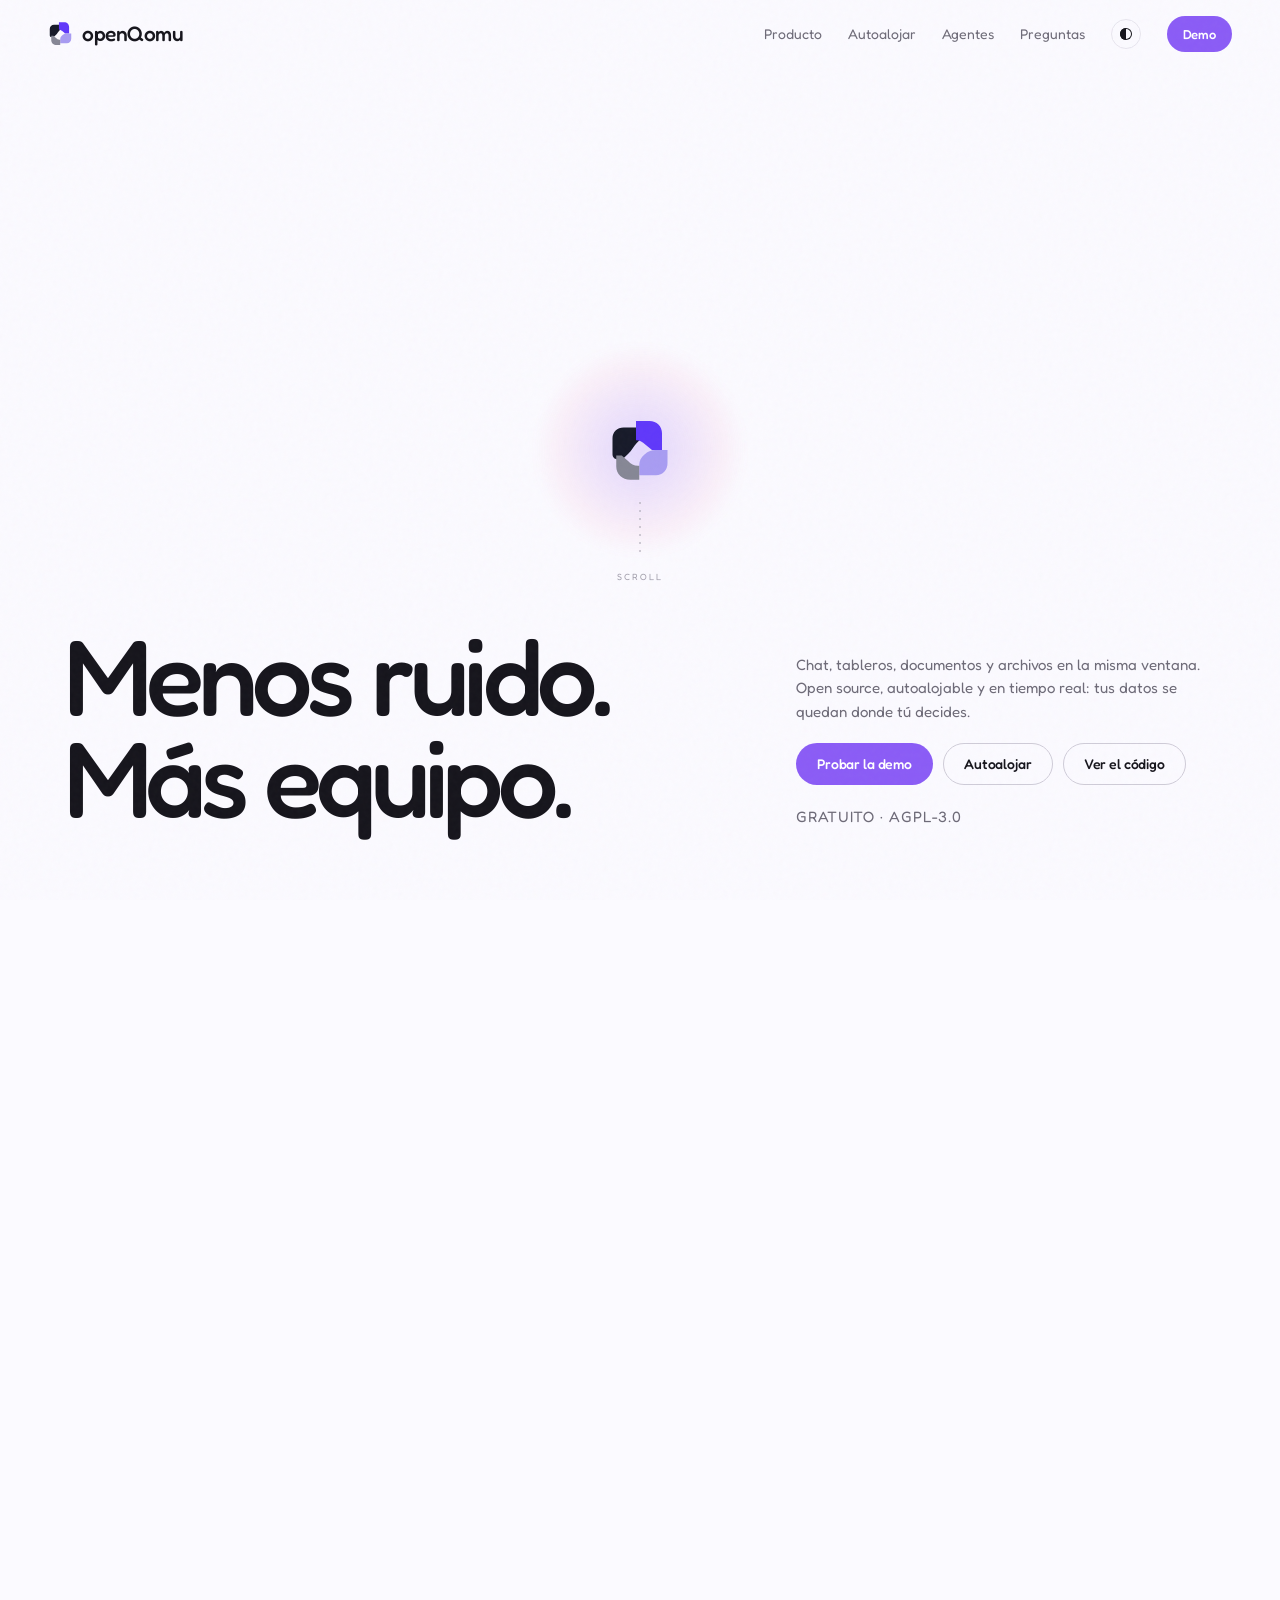
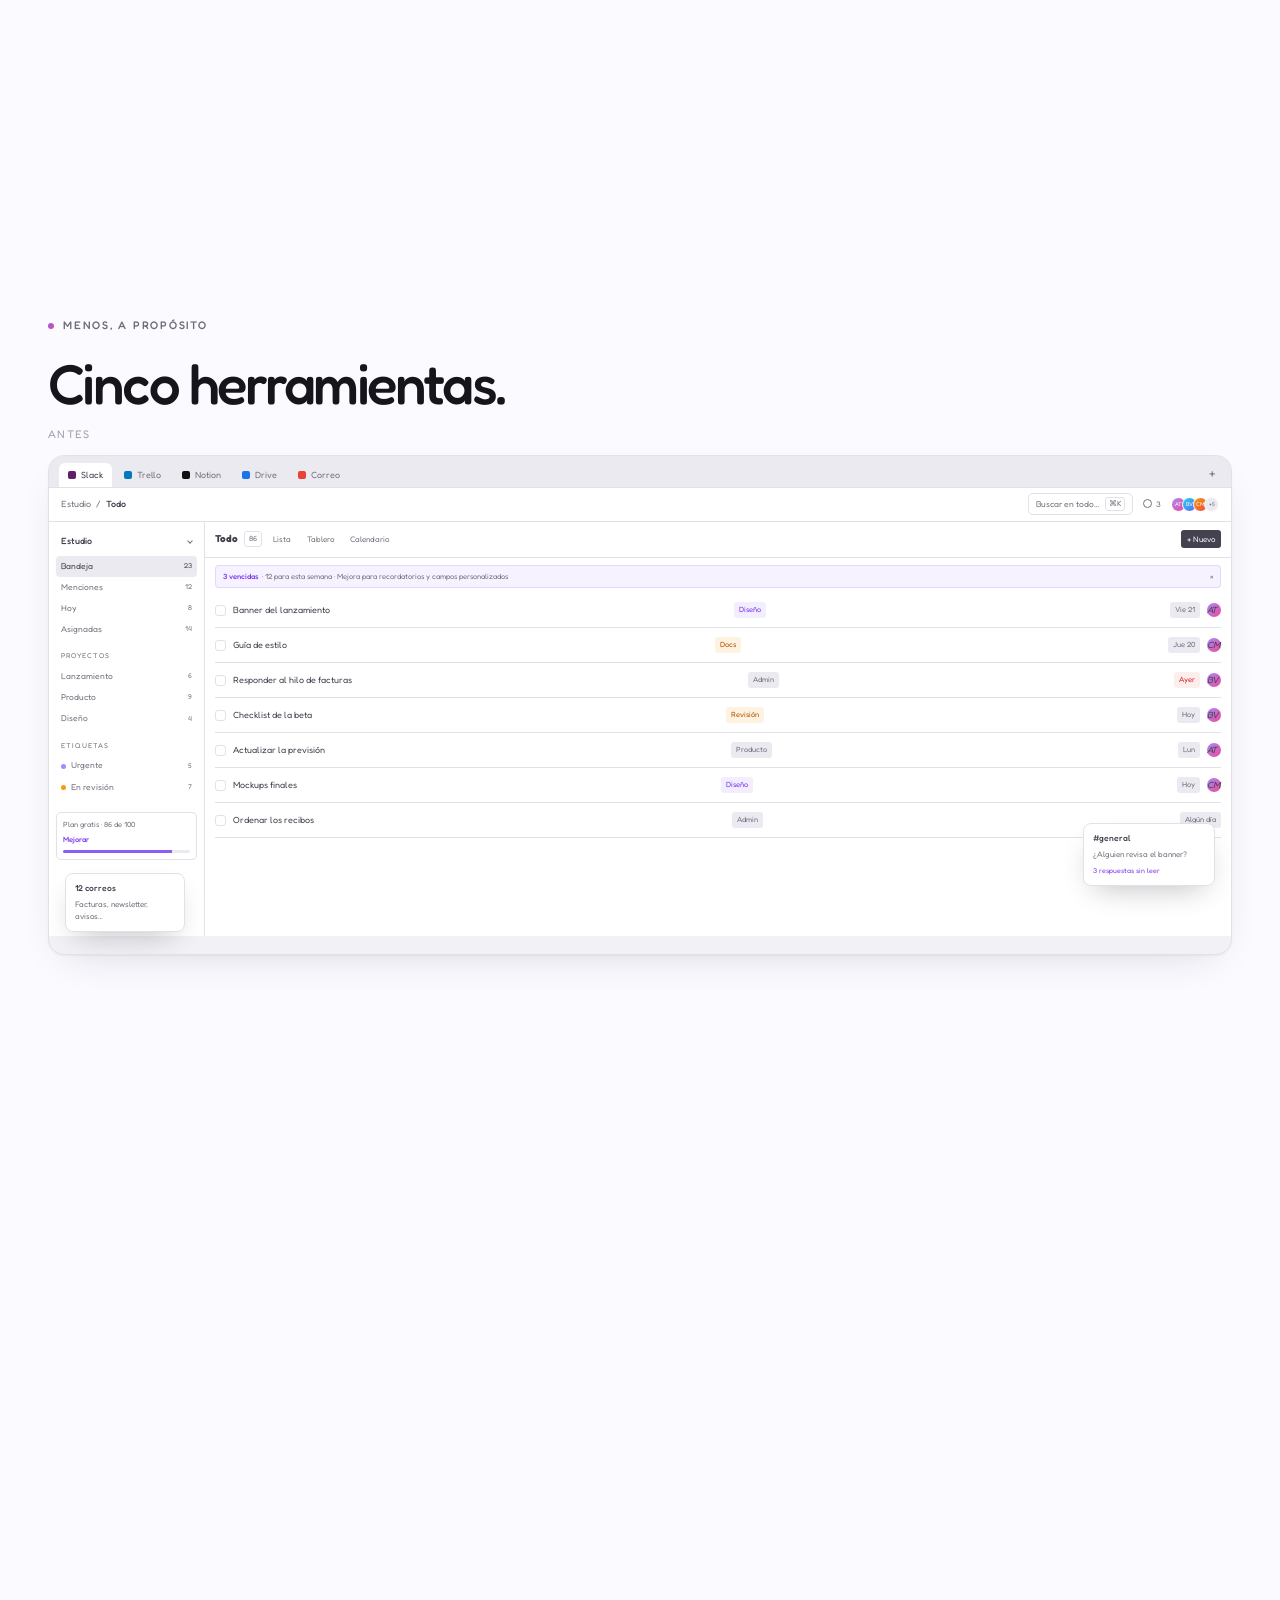
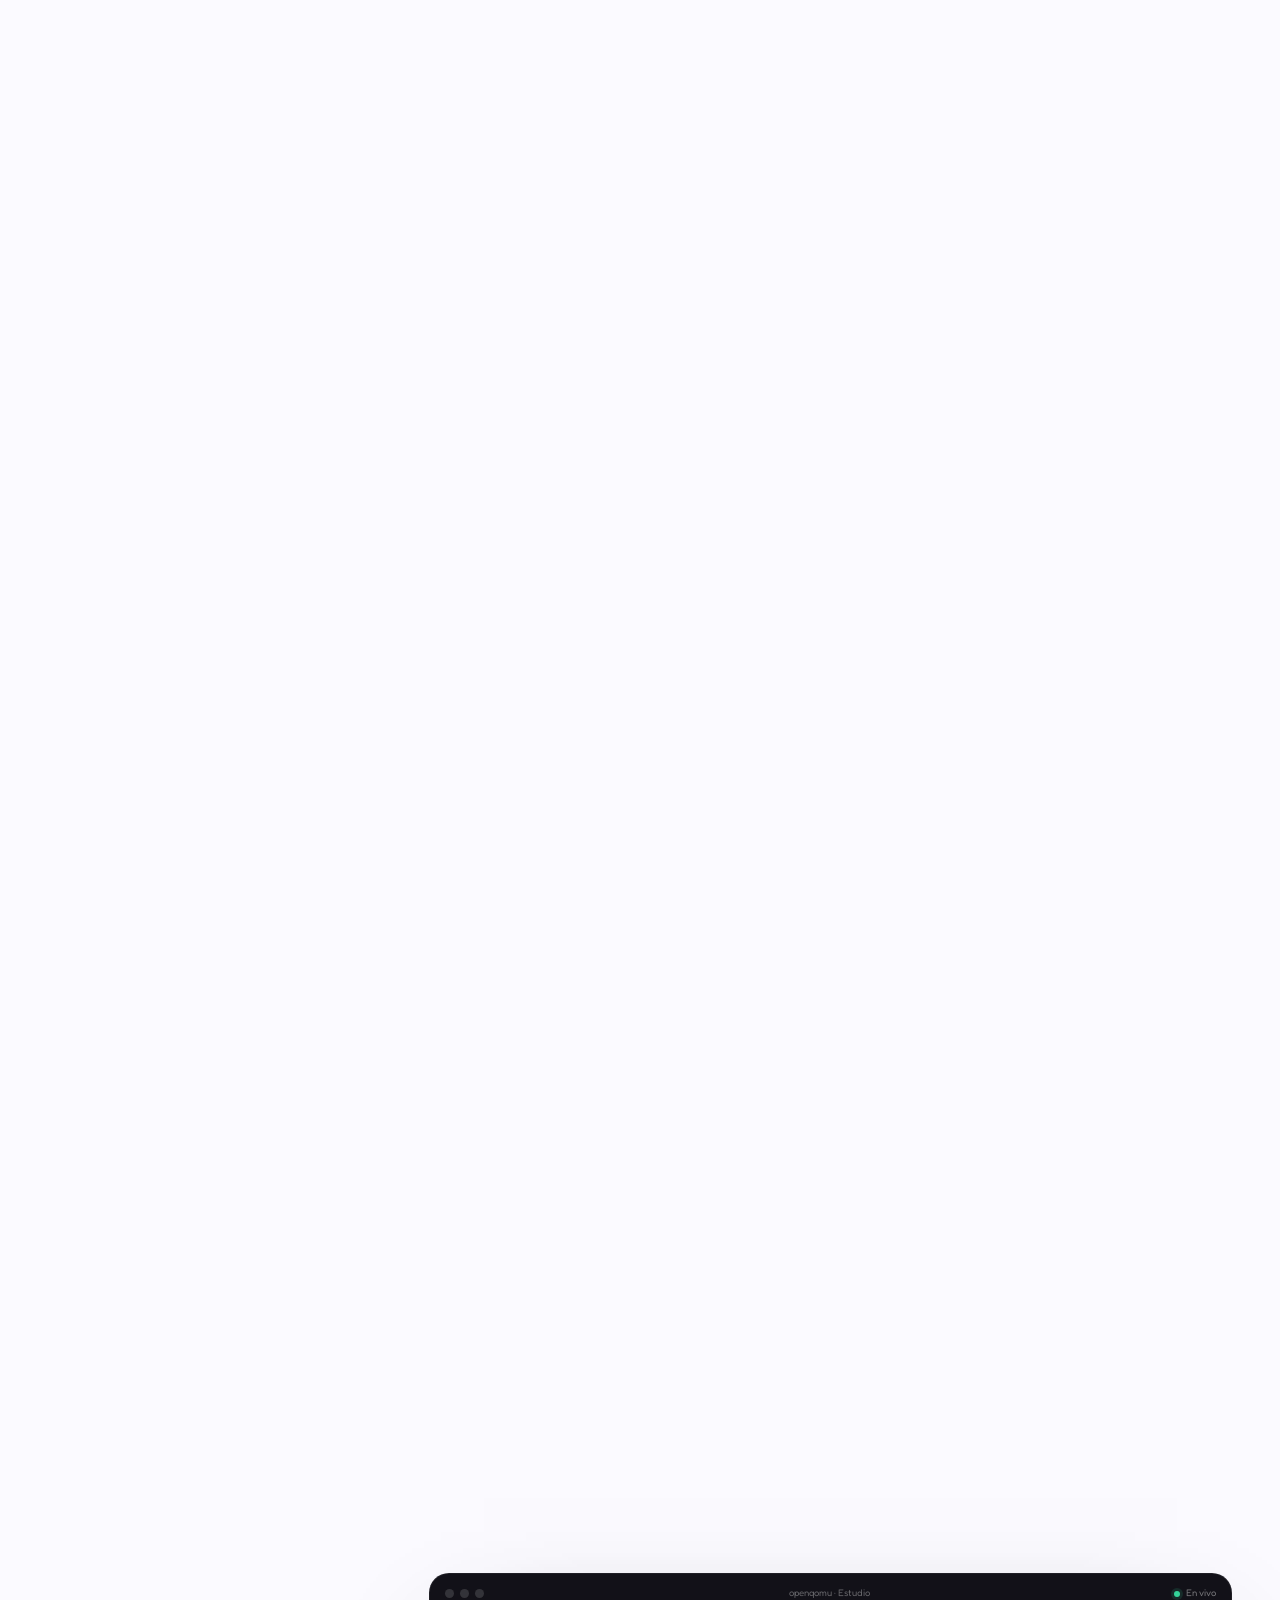
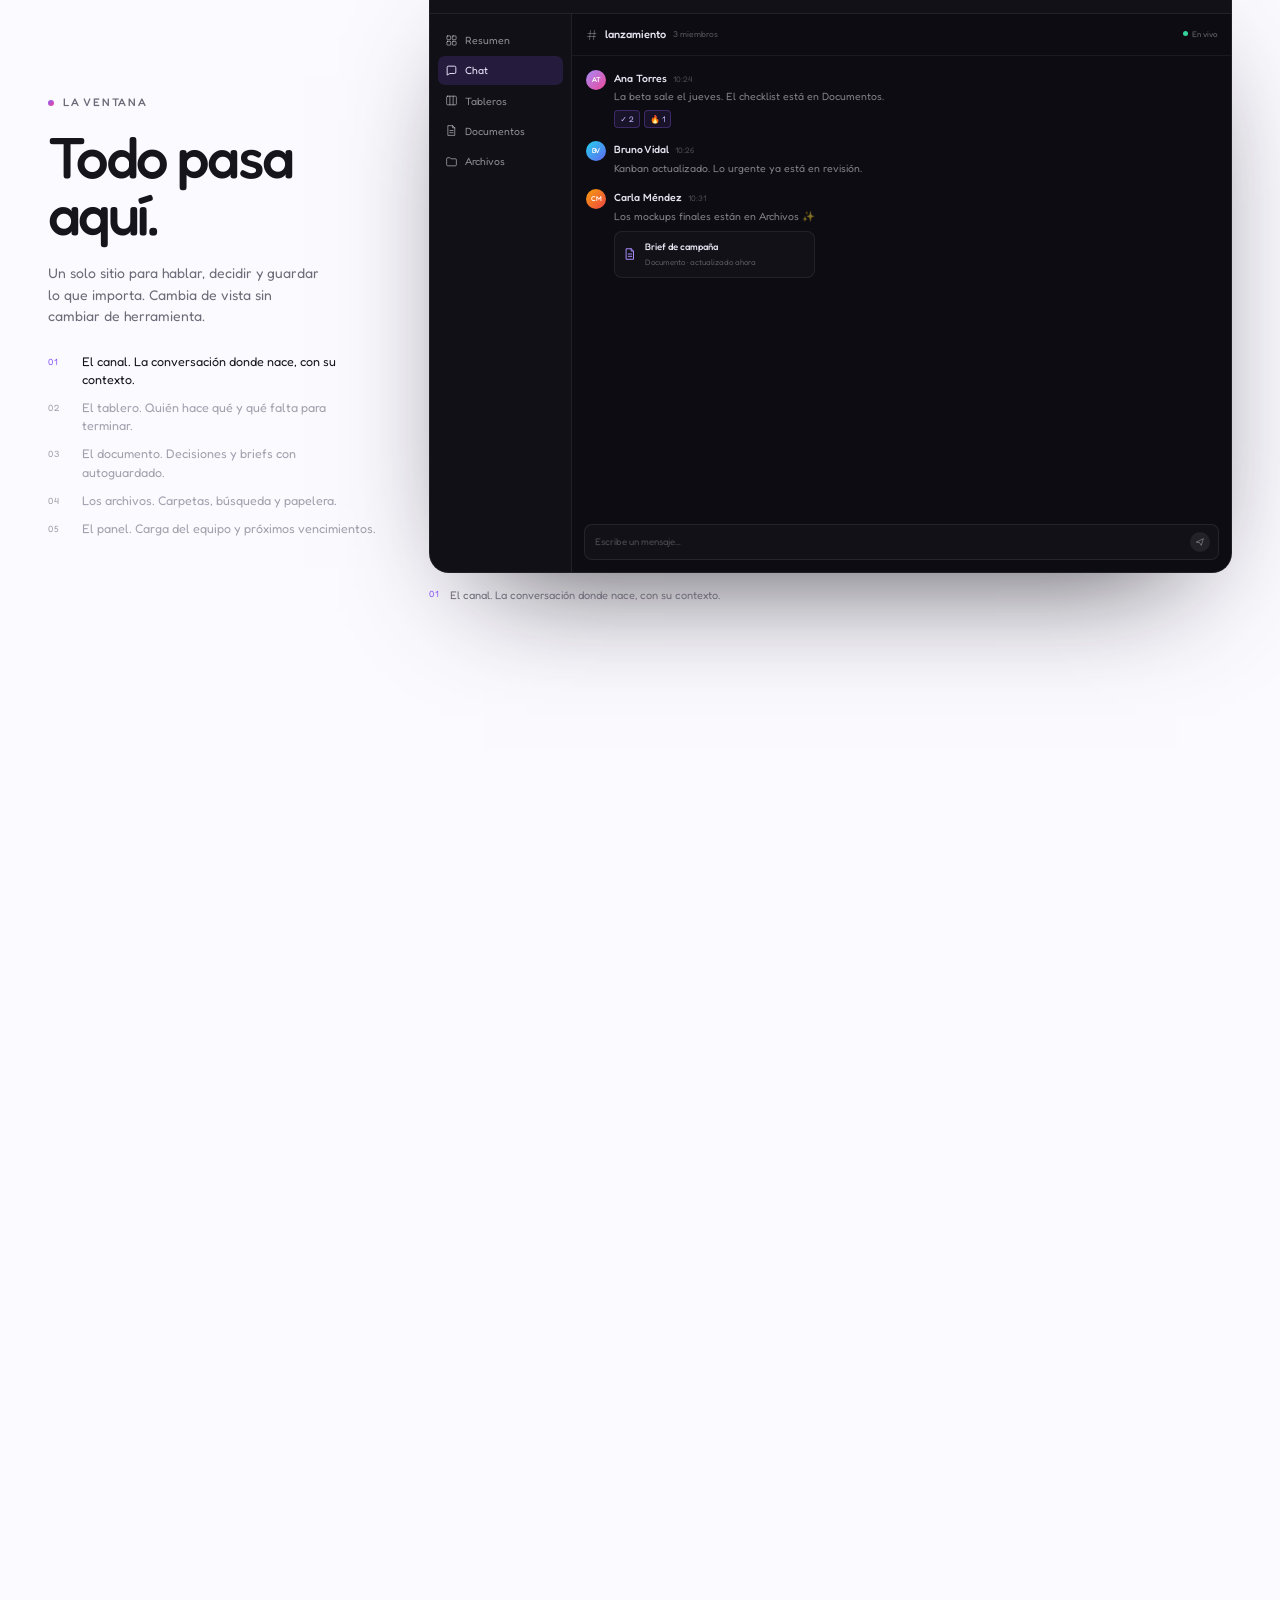
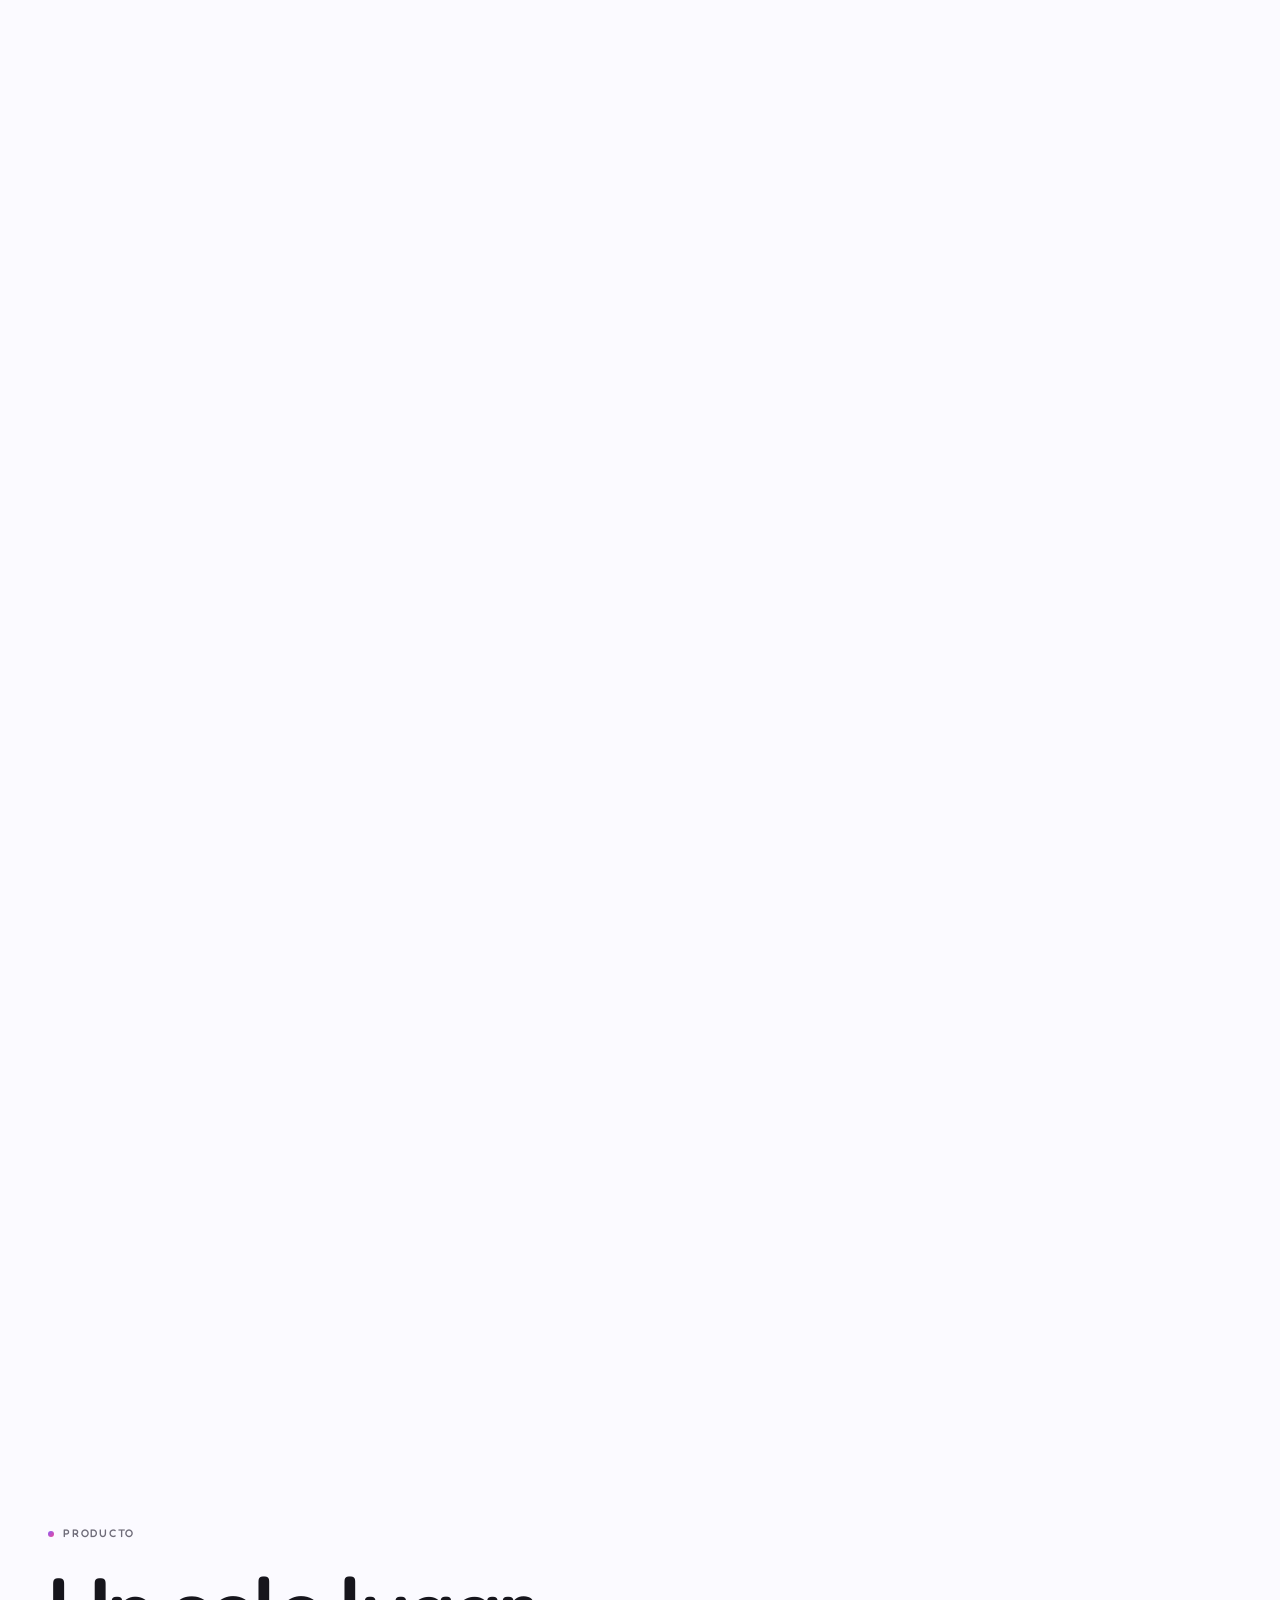
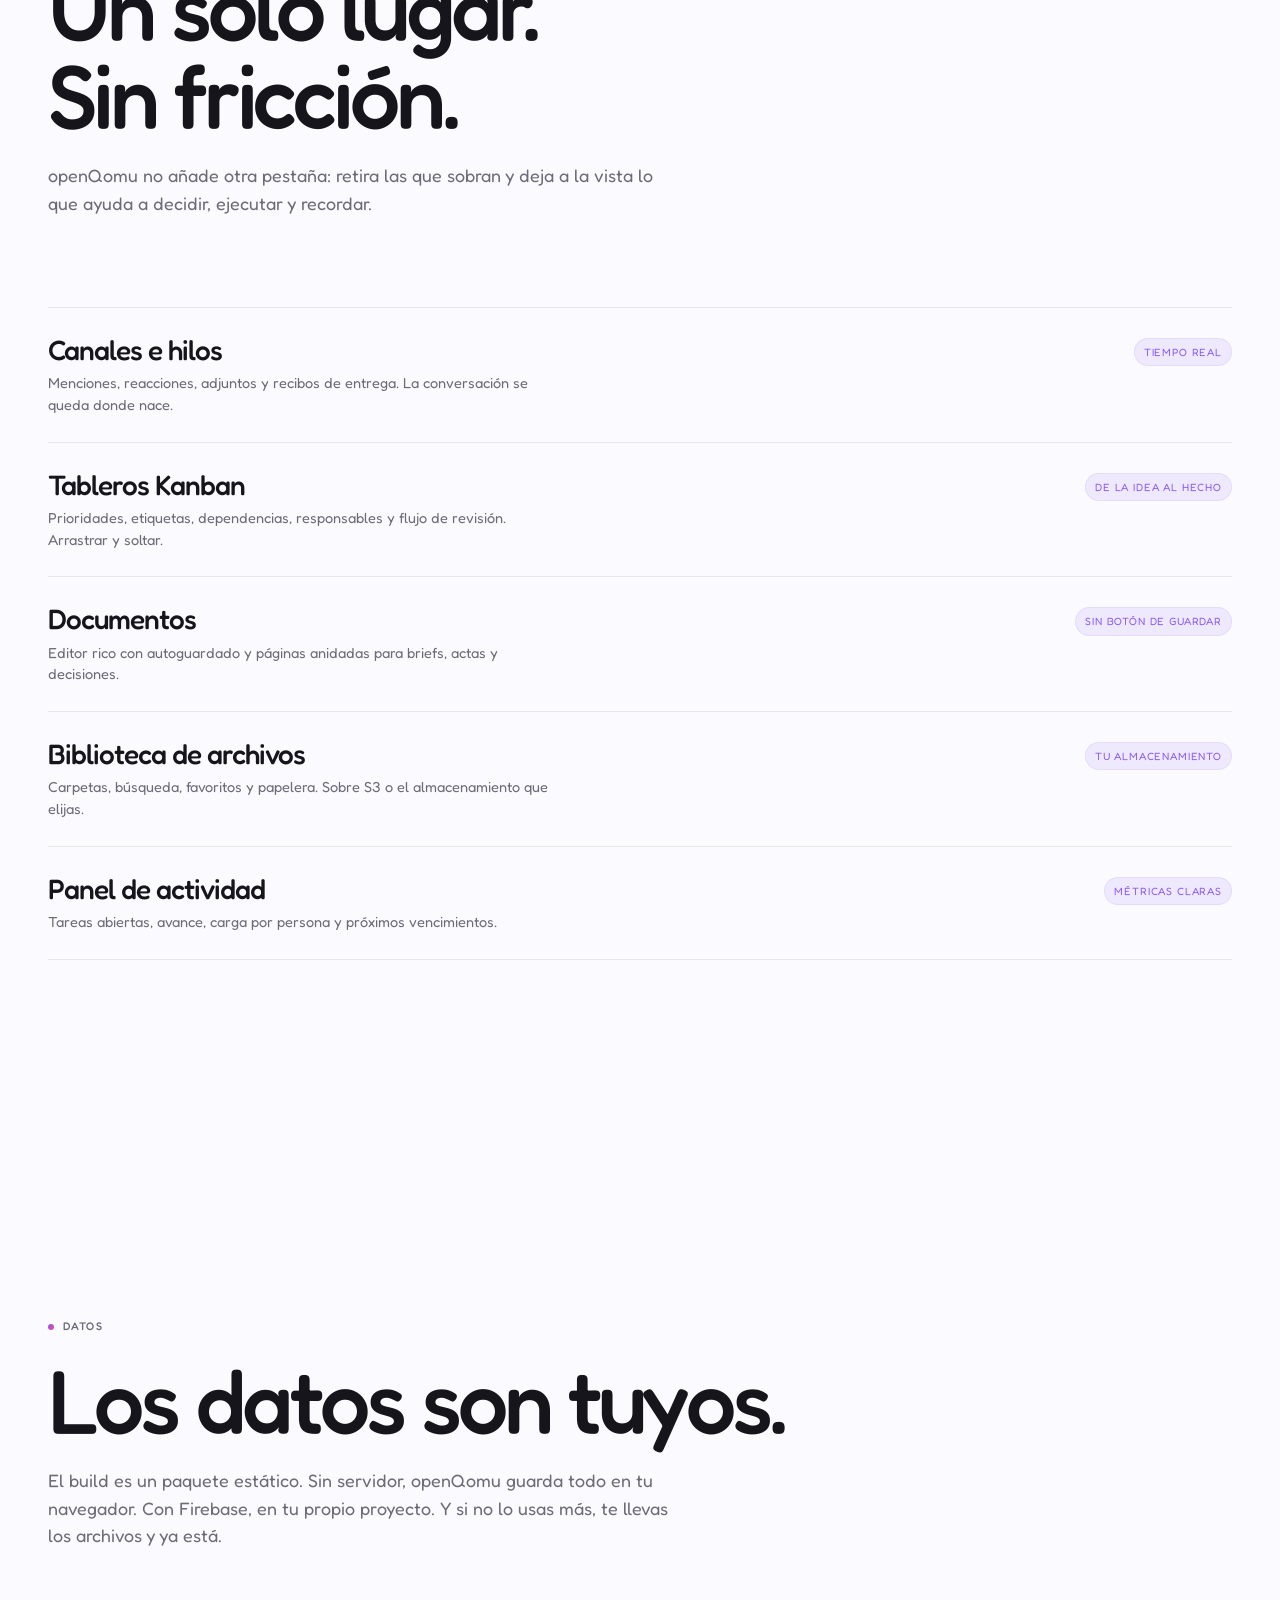
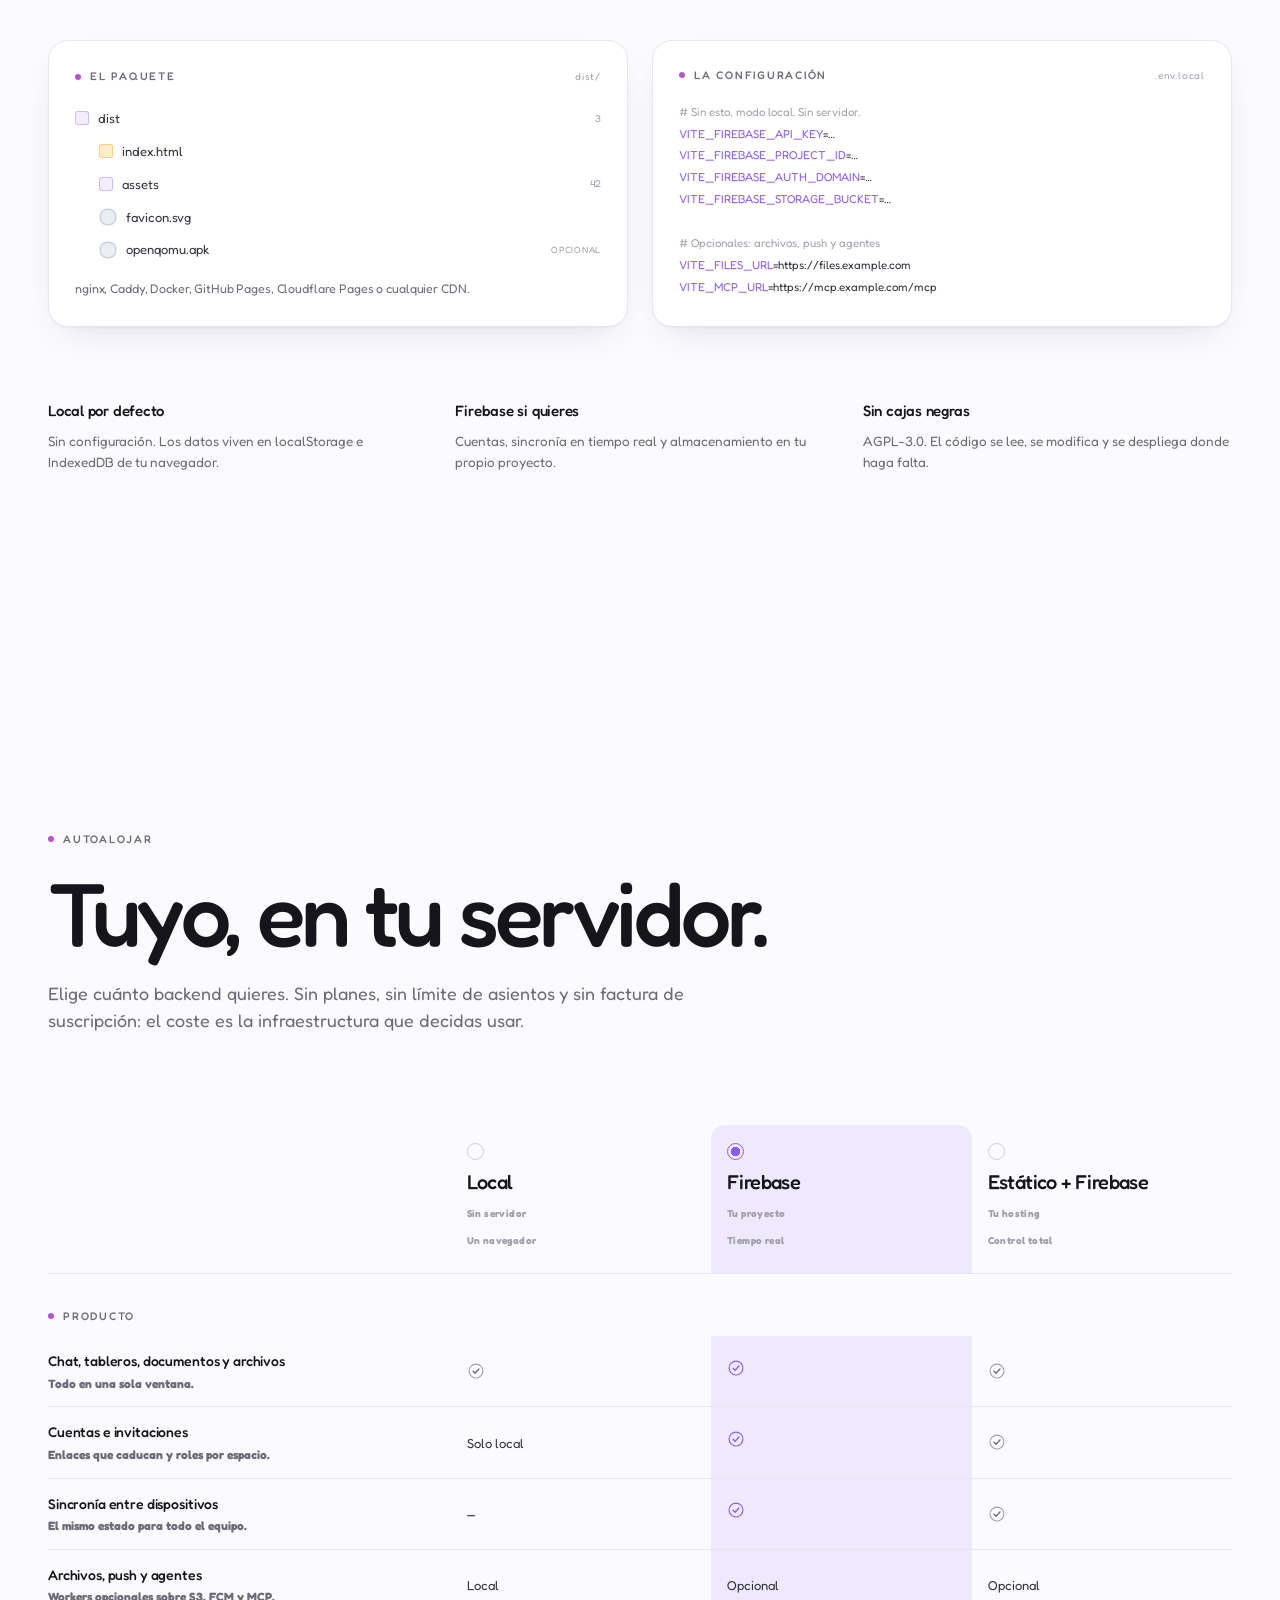
==== commit 51d303e7: "style(landing): mantener el lockup en primer plano y con el halo detrás" ====
--- a/index.html
+++ b/index.html
@@ -92,10 +92,11 @@
    </div>
   </div>
 
+  <span class="mark-halo" id="mark-halo" aria-hidden="true"></span>
   <span class="mark-orb" id="mark-orb" aria-hidden="true">
    <svg viewBox="0 0 48 48"><use href="#mark"/></svg>
   </span>
-  <span class="mark-halo" id="mark-halo" aria-hidden="true"></span>
+  <span class="mark-word" id="mark-word" aria-hidden="true"><span class="mark-word-text" id="mark-word-text">openQomu</span></span>
   <span class="drip" aria-hidden="true"><i></i><span class="mono">Scroll</span></span>
 
   <div class="taskp" id="taskp" aria-hidden="true">
--- a/scenes.css
+++ b/scenes.css
@@ -33,19 +33,28 @@
 .hero-h { font-size: clamp(56px, 8.4vw, 124px); }
 
 .mark-orb {
-  position: absolute; left: 50%; top: 42%;
-  width: 56px; height: 56px; margin: -28px 0 0 -28px;
+  position: absolute; left: 50%; top: 50%;
+  width: 64px; height: 64px; margin: -32px 0 0 -32px;
   color: var(--ink);
 }
 .mark-orb svg { width: 100%; height: 100%; }
+/* Mismo tratamiento que el wordmark del pie: Fredoka 500, tracking cerrado. */
+.mark-word {
+  position: absolute; left: 50%; top: 50%; margin-left: 48px;
+  pointer-events: none;
+}
+.mark-word-text {
+  display: block; transform: translateY(-50%); line-height: 1; white-space: nowrap;
+  font-size: clamp(24px, 3vw, 46px); font-weight: 500; letter-spacing: -.07em; color: var(--ink);
+}
 .mark-halo {
-  position: absolute; left: 50%; top: 42%; width: 190px; height: 190px;
-  margin: -95px 0 0 -95px; border-radius: 50%;
+  position: absolute; left: 50%; top: 50%; width: 210px; height: 210px;
+  margin: -105px 0 0 -105px; border-radius: 50%;
   background: radial-gradient(circle, rgba(139, 92, 246, .22), rgba(236, 72, 153, .06) 55%, transparent 72%);
   filter: blur(4px);
 }
 .drip {
-  position: absolute; left: 50%; top: calc(42% + 44px);
+  position: absolute; left: 50%; top: calc(50% + 52px);
   transform: translateX(-50%); display: grid; justify-items: center; gap: 14px;
 }
 .drip i {
